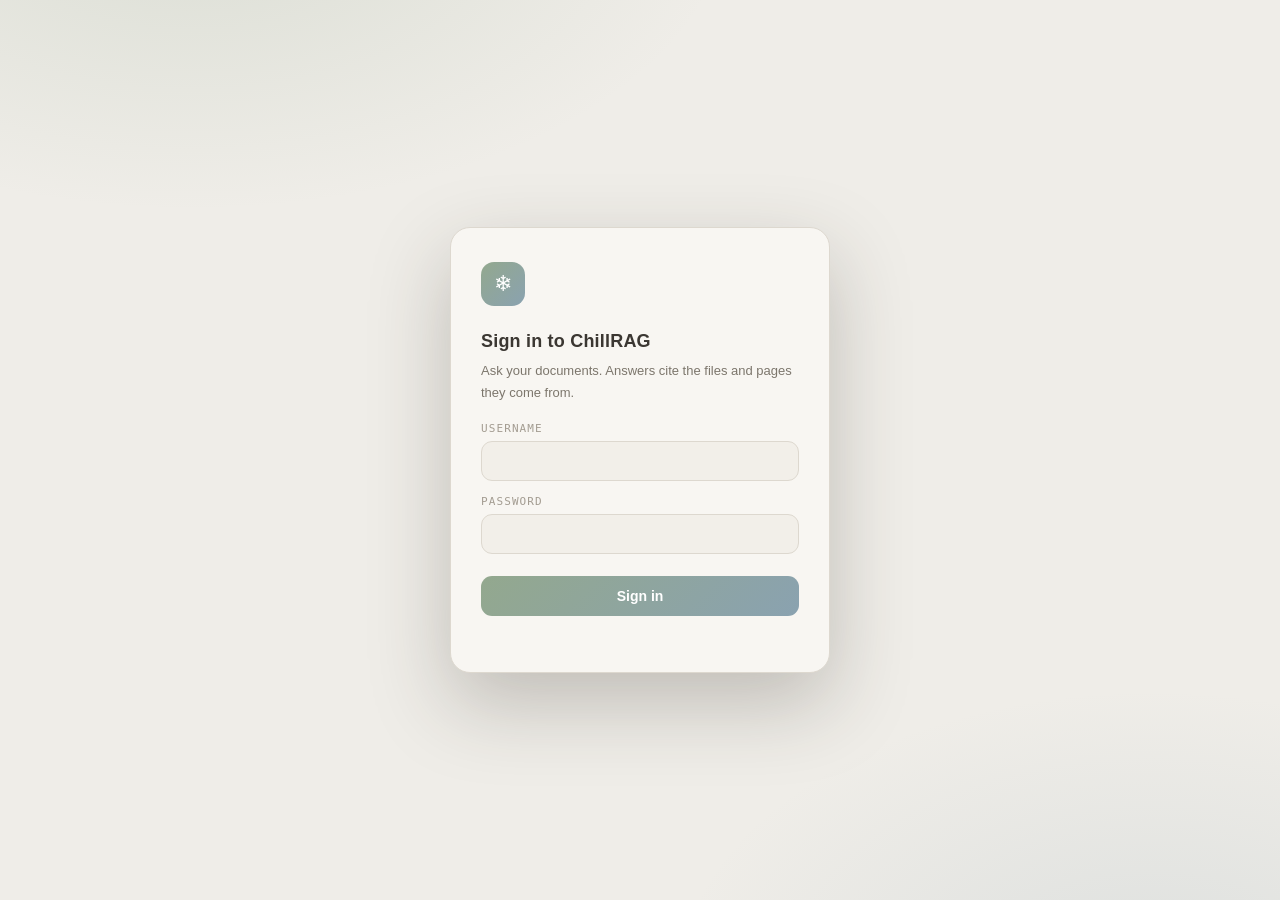
==== app/static/index.html @ 98ce4097 "[feature] multi-turn chat + ChatGPT-style layout The chat endpoint and answer_stream/arun_stream/aru" ====
<!DOCTYPE html>
<html lang="en">
<head>
<meta charset="utf-8">
<meta name="viewport" content="width=device-width, initial-scale=1">
<meta name="color-scheme" content="light dark">
<title>ChillRAG</title>
<style>
  :root {
    /* Morandi — dusty, low-saturation, warm-leaning */
    --bg: #efede8;
    --sidebar: #e8e5df;
    --panel: #f8f6f2;
    --panel-2: #f2efe9;
    --ink: #3b3732;
    --muted: #7c766c;
    --faint: #a39c91;
    --line: #ddd8cf;
    --sage: #93a88e;       --sage-deep: #7d9578;
    --dusk: #8aa2b0;
    --clay: #c2a08a;
    --err: #b96a5f;
    --shadow: 0 1px 2px rgba(70,60,50,.05), 0 8px 28px rgba(70,60,50,.07);
    --sans: -apple-system, BlinkMacSystemFont, "Segoe UI", "PingFang SC", "Hiragino Sans GB", "Microsoft YaHei", sans-serif;
    --mono: ui-monospace, "SF Mono", "Cascadia Code", Menlo, Consolas, monospace;
  }
  @media (prefers-color-scheme: dark) {
    :root { --bg: #24211d; --sidebar: #1d1b18; --panel: #2b2823; --panel-2: #312d28;
            --ink: #e9e4dc; --muted: #a49c90; --faint: #6f685e; --line: #3a352e;
            --sage: #9db39a; --sage-deep: #aac0a6; --dusk: #9bb3c0; --clay: #c9a892;
            --err: #d08a7c; --shadow: 0 1px 2px rgba(0,0,0,.3), 0 10px 32px rgba(0,0,0,.35); }
  }
  * { box-sizing: border-box; margin: 0; }
  html, body { height: 100%; }
  body {
    background: var(--bg); color: var(--ink); font: 14.5px/1.7 var(--sans);
    -webkit-font-smoothing: antialiased; display: flex; overflow: hidden;
  }

  /* ================= sidebar ================= */
  .sidebar {
    width: 264px; flex: none; background: var(--sidebar);
    border-right: 1px solid var(--line); display: flex; flex-direction: column;
    padding: 18px 14px; gap: 14px;
  }
  .brand { display: flex; align-items: center; gap: 10px; font-weight: 650; letter-spacing: .2px; padding: 0 6px; }
  .brand .mark {
    width: 30px; height: 30px; border-radius: 9px; background: linear-gradient(135deg, var(--sage), var(--dusk));
    color: #fff; font-size: 15px; line-height: 30px; text-align: center; flex: none;
  }
  #new-chat {
    width: 100%; padding: 10px 14px; border: 1px solid var(--line); border-radius: 11px;
    background: var(--panel); color: var(--ink); font: 600 13.5px var(--sans); cursor: pointer;
    display: flex; align-items: center; gap: 8px; transition: background .15s, border-color .15s;
  }
  #new-chat:hover { background: var(--panel-2); border-color: var(--sage); }
  .sessions { flex: 1; overflow-y: auto; display: flex; flex-direction: column; gap: 3px; margin: 0 -4px; padding: 0 4px; }
  .session {
    display: flex; align-items: center; gap: 8px; padding: 9px 12px; border-radius: 9px;
    cursor: pointer; color: var(--muted); font-size: 13.5px; position: relative;
    transition: background .12s, color .12s;
  }
  .session:hover { background: var(--panel); color: var(--ink); }
  .session.active { background: var(--panel); color: var(--ink); box-shadow: inset 0 0 0 1px var(--line); }
  .session .title { flex: 1; white-space: nowrap; overflow: hidden; text-overflow: ellipsis; }
  .session .del {
    opacity: 0; border: none; background: none; color: var(--faint); cursor: pointer;
    font-size: 14px; padding: 0 2px; transition: opacity .12s, color .12s;
  }
  .session:hover .del { opacity: 1; }
  .session .del:hover { color: var(--err); }
  .sessions .none { color: var(--faint); font-size: 12.5px; text-align: center; padding: 18px 0; }
  .side-foot { font: 11.5px var(--mono); color: var(--faint); padding: 0 6px; }

  /* ================= main ================= */
  .main { flex: 1; min-width: 0; display: flex; flex-direction: column; }
  .top {
    flex: none; display: flex; align-items: center; gap: 10px; padding: 12px 22px;
    border-bottom: 1px solid var(--line); background: color-mix(in srgb, var(--bg) 78%, transparent);
    backdrop-filter: blur(12px); position: sticky; top: 0; z-index: 5;
  }
  .top .label { font: 11px var(--mono); letter-spacing: .12em; text-transform: uppercase; color: var(--faint); }
  #source {
    font: 13px var(--sans); color: var(--ink); background: var(--panel);
    border: 1px solid var(--line); border-radius: 9px; padding: 7px 12px; min-width: 180px;
    cursor: pointer; transition: border-color .15s;
  }
  #source:focus { outline: none; border-color: var(--sage); }
  .convo { flex: 1; overflow-y: auto; scroll-behavior: smooth; }
  .convo-inner { max-width: 820px; margin: 0 auto; padding: 26px 24px 20px; }

  .empty { text-align: center; color: var(--muted); padding: 12vh 20px 0; }
  .empty .flake {
    font-size: 44px; line-height: 1; margin-bottom: 18px;
    filter: drop-shadow(0 8px 24px rgba(120,140,120,.35));
  }
  .empty h2 { font-size: 19px; font-weight: 640; color: var(--ink); margin-bottom: 6px; letter-spacing: .2px; }
  .empty p { font-size: 13.5px; }
  .chips { display: flex; flex-wrap: wrap; gap: 9px; justify-content: center; margin-top: 26px; }
  .chip {
    font: 12.5px var(--sans); color: var(--muted); background: var(--panel);
    border: 1px solid var(--line); border-radius: 999px; padding: 8px 16px; cursor: pointer;
    transition: all .16s;
  }
  .chip:hover { color: var(--ink); border-color: var(--sage); transform: translateY(-1px); box-shadow: var(--shadow); }

  .msg { margin-bottom: 24px; animation: rise .3s cubic-bezier(.2,.7,.3,1) both; }
  .msg.user { display: flex; justify-content: flex-end; }
  .msg.user .bubble {
    max-width: 78%; background: var(--sage); color: #fff; border-radius: 15px 15px 4px 15px;
    padding: 11px 16px; white-space: pre-wrap; word-break: break-word; font-size: 14.5px;
    box-shadow: 0 2px 10px rgba(120,140,120,.28);
  }
  .msg.ai { position: relative; padding-left: 42px; }
  .msg.ai::before {
    content: "❄"; position: absolute; left: 0; top: 1px; width: 30px; height: 30px;
    border-radius: 9px; background: linear-gradient(135deg, var(--sage), var(--dusk));
    color: #fff; text-align: center; line-height: 30px; font-size: 14px;
  }
  .msg.ai .bubble {
    background: none; border: none; box-shadow: none; padding: 2px 0 0;
    white-space: pre-wrap; word-break: break-word; font-size: 14.5px; line-height: 1.78;
  }
  .msg.ai .bubble strong { font-weight: 650; }
  .msg.ai .bubble code {
    font: 12.5px/1.5 var(--mono); background: var(--panel-2); border: 1px solid var(--line);
    border-radius: 6px; padding: 1px 5px;
  }
  .msg.ai .status {
    font: 12px var(--mono); color: var(--faint); margin: 0 0 7px 0; min-height: 0;
    transition: opacity .2s; letter-spacing: .02em;
  }
  .msg.ai .status .dot { display: inline-block; width: 6px; height: 6px; border-radius: 50%;
    background: var(--sage); margin-right: 7px; animation: pulse 1.4s ease-in-out infinite; }
  @keyframes pulse { 0%,100% { opacity: .35; } 50% { opacity: 1; } }

  .typing { display: inline-flex; gap: 4px; padding: 4px 2px; }
  .typing i { width: 6px; height: 6px; border-radius: 50%; background: var(--faint); animation: blink 1.2s infinite; }
  .typing i:nth-child(2) { animation-delay: .18s; }
  .typing i:nth-child(3) { animation-delay: .36s; }
  @keyframes blink { 0%,60%,100% { opacity: .25; transform: translateY(0); } 30% { opacity: 1; transform: translateY(-3px); } }

  /* ================= composer ================= */
  .dock { flex: none; border-top: 1px solid var(--line); padding: 16px 22px 20px;
          background: color-mix(in srgb, var(--bg) 82%, transparent); backdrop-filter: blur(12px); }
  .composer { max-width: 820px; margin: 0 auto; }
  .box {
    display: flex; align-items: flex-end; gap: 10px; background: var(--panel);
    border: 1px solid var(--line); border-radius: 16px; padding: 12px 12px 12px 18px;
    transition: border-color .18s, box-shadow .18s;
  }
  .box:focus-within { border-color: var(--sage); box-shadow: 0 0 0 3px rgba(147,168,142,.18); }
  textarea {
    flex: 1; background: none; border: none; outline: none; resize: none;
    color: var(--ink); font: 15px/1.6 var(--sans); min-height: 44px; max-height: 200px; padding: 8px 0;
  }
  textarea::placeholder { color: var(--faint); }
  #send {
    flex: none; width: 42px; height: 42px; border-radius: 12px; border: none; cursor: pointer;
    background: linear-gradient(135deg, var(--sage), var(--dusk)); color: #fff; font-size: 18px;
    line-height: 42px; text-align: center; transition: transform .12s, filter .15s, opacity .15s;
  }
  #send:hover:not(:disabled) { filter: brightness(1.06); transform: translateY(-1px); }
  #send:active:not(:disabled) { transform: scale(.94); }
  #send:disabled { opacity: .4; cursor: default; }
  .hint { text-align: center; font: 11.5px var(--mono); color: var(--faint); margin-top: 9px; letter-spacing: .03em; }

  /* ================= login gate ================= */
  #gate { position: fixed; inset: 0; z-index: 50; display: flex; align-items: center; justify-content: center;
          background: radial-gradient(900px 500px at 15% -10%, rgba(147,168,142,.22), transparent 60%),
                      radial-gradient(800px 500px at 90% 110%, rgba(138,162,176,.18), transparent 60%), var(--bg); }
  .gate-card {
    width: min(380px, calc(100vw - 40px)); background: var(--panel); border: 1px solid var(--line);
    border-radius: 20px; padding: 34px 30px 28px; box-shadow: 0 30px 80px rgba(50,42,34,.25);
    animation: rise .4s cubic-bezier(.2,.7,.3,1) both;
  }
  .gate-card .mark { width: 44px; height: 44px; border-radius: 13px; font-size: 22px; line-height: 44px;
    text-align: center; color: #fff; background: linear-gradient(135deg, var(--sage), var(--dusk)); margin-bottom: 20px; }
  .gate-card h1 { font-size: 18px; font-weight: 650; letter-spacing: .2px; }
  .gate-card .sub { color: var(--muted); font-size: 13px; margin: 4px 0 18px; }
  .field label { display: block; font: 11px var(--mono); letter-spacing: .1em; text-transform: uppercase; color: var(--faint); margin: 14px 0 6px; }
  .field input {
    width: 100%; background: var(--panel-2); border: 1px solid var(--line); border-radius: 11px;
    padding: 11px 14px; color: var(--ink); font: 14px var(--sans); transition: border-color .15s, box-shadow .15s;
  }
  .field input:focus { outline: none; border-color: var(--sage); box-shadow: 0 0 0 3px rgba(147,168,142,.18); }
  .go { width: 100%; margin-top: 22px; padding: 12px; border: none; border-radius: 11px; cursor: pointer;
        background: linear-gradient(135deg, var(--sage), var(--dusk)); color: #fff; font: 600 14px var(--sans);
        transition: transform .12s, filter .15s; }
  .go:hover { filter: brightness(1.06); }
  .go:active { transform: scale(.98); }
  .gate-msg { font-size: 12.5px; color: var(--err); margin-top: 12px; min-height: 16px; }

  @keyframes rise { from { opacity: 0; transform: translateY(8px); } to { opacity: 1; transform: none; } }
  ::-webkit-scrollbar { width: 10px; }
  ::-webkit-scrollbar-thumb { background: var(--line); border-radius: 5px; border: 2px solid transparent; background-clip: content-box; }
  ::-webkit-scrollbar-thumb:hover { background: var(--faint); background-clip: content-box; }

  @media (max-width: 760px) {
    .sidebar { display: none; }
    .top { padding: 10px 16px; }
    .convo-inner { padding: 20px 14px; }
    .dock { padding: 14px 14px 16px; }
  }
</style>
</head>
<body>

<!-- login gate -->
<div id="gate">
  <div class="gate-card">
    <div class="mark">❄</div>
    <h1>Sign in to ChillRAG</h1>
    <p class="sub">Ask your documents. Answers cite the files and pages they come from.</p>
    <div class="field"><label>Username</label><input id="user" autocomplete="username"></div>
    <div class="field"><label>Password</label><input id="pass" type="password" autocomplete="current-password"></div>
    <button class="go" id="login">Sign in</button>
    <div class="gate-msg" id="gate-msg"></div>
  </div>
</div>

<!-- app shell -->
<div id="shell" style="display:none">
  <aside class="sidebar">
    <div class="brand"><span class="mark">❄</span>ChillRAG</div>
    <button id="new-chat">＋ New chat</button>
    <div class="sessions" id="sessions"></div>
    <div class="side-foot" id="who"></div>
  </aside>

  <div class="main">
    <header class="top">
      <span class="label">Corpus</span>
      <select id="source"></select>
    </header>

    <div class="convo" id="convo">
      <div class="convo-inner" id="thread">
        <div class="empty" id="empty">
          <div class="flake">❄</div>
          <h2>Ask your documents.</h2>
          <p>Retrieval, reasoning and citation, grounded in your corpus.</p>
          <div class="chips" id="chips"></div>
        </div>
      </div>
    </div>

    <div class="dock">
      <div class="composer">
        <div class="box">
          <textarea id="question" rows="1" placeholder="Ask anything about the selected corpus…"></textarea>
          <button id="send" title="Send">↑</button>
        </div>
        <div class="hint">ChillRAG may cite specific files and pages · ⌘↵ to send</div>
      </div>
    </div>
  </div>
</div>

<script>
"use strict";
const $ = (id) => document.getElementById(id);
const SESSIONS_KEY = "chillrag.sessions";

const EXAMPLES = [
  "What was the total operating revenue in 2021?",
  "Summarize the main risk factors.",
  "List the top shareholders and their stakes.",
];
const TOOL_LABELS = { get_context: "Reading surrounding context…", get_toc: "Reading the table of contents…",
  get_materials: "Listing documents…", calculate: "Calculating…" };

let current = { id: null, title: "", messages: [] };
let sending = false;

/* ---------- bootstrap ---------- */
(async () => {
  if (await loadSources()) enter();
})();
$("pass").addEventListener("keydown", (e) => { if (e.key === "Enter") signIn(); });
$("login").addEventListener("click", signIn);
async function signIn() {
  const msg = $("gate-msg"); msg.textContent = "";
  const resp = await fetch("/space/api/passport/login", {
    method: "POST", headers: { "Content-Type": "application/json" },
    body: JSON.stringify({ username: $("user").value, passwd: $("pass").value }),
  });
  const body = await resp.json().catch(() => ({}));
  if (resp.status !== 200 || body.code !== 0) {
    msg.textContent = body.msg || ("Sign-in failed (" + resp.status + ")"); return;
  }
  if (await loadSources()) enter();
}
async function loadSources() {
  const resp = await fetch("/space/api/service/asset-file/resource");
  if (resp.status === 401) return false;
  const body = await resp.json();
  const sel = $("source"); sel.innerHTML = "";
  for (const s of body.data || []) {
    const opt = document.createElement("option");
    opt.value = s.sourceId; opt.textContent = s.resourceName;
    sel.appendChild(opt);
  }
  buildChips();
  return true;
}
function enter() {
  $("gate").style.display = "none";
  $("shell").style.display = "flex";
  renderSessions();
  $("question").focus();
}
function buildChips() {
  const box = $("chips"); box.innerHTML = "";
  for (const text of EXAMPLES) {
    const chip = document.createElement("button");
    chip.className = "chip"; chip.textContent = text;
    chip.addEventListener("click", () => { $("question").value = text; $("question").focus(); });
    box.appendChild(chip);
  }
}

/* ---------- sessions (localStorage) ---------- */
function sessions() {
  try { return JSON.parse(localStorage.getItem(SESSIONS_KEY) || "[]"); } catch { return []; }
}
function saveSessions(list) { localStorage.setItem(SESSIONS_KEY, JSON.stringify(list)); }
function renderSessions() {
  const box = $("sessions"); box.innerHTML = "";
  const list = sessions().sort((a, b) => (b.updatedAt || 0) - (a.updatedAt || 0));
  if (!list.length) { box.innerHTML = '<div class="none">No conversations yet</div>'; return; }
  for (const s of list) {
    const row = document.createElement("div");
    row.className = "session" + (s.id === current.id ? " active" : "");
    const title = document.createElement("span"); title.className = "title";
    title.textContent = s.title || "Untitled";
    title.addEventListener("click", () => loadSession(s.id));
    const del = document.createElement("button"); del.className = "del"; del.textContent = "✕";
    del.addEventListener("click", (e) => { e.stopPropagation(); deleteSession(s.id); });
    row.appendChild(title); row.appendChild(del);
    box.appendChild(row);
  }
}
function newChat() {
  current = { id: null, title: "", messages: [] };
  $("thread").innerHTML = "";
  $("thread").appendChild(buildEmpty());
  renderSessions();
}
function loadSession(id) {
  const s = sessions().find((x) => x.id === id);
  if (!s) return;
  current = { id: s.id, title: s.title, messages: s.messages.slice() };
  $("thread").innerHTML = "";
  for (const m of s.messages) addMessage(m.role, m.content, false);
  renderSessions();
}
function deleteSession(id) {
  saveSessions(sessions().filter((x) => x.id !== id));
  if (current.id === id) newChat(); else renderSessions();
}
function persist() {
  if (!current.messages.length) return;
  const now = Date.now();
  let list = sessions().filter((x) => x.id !== current.id);
  if (!current.id) current.id = "s" + now.toString(36);
  if (!current.title) current.title = current.messages[0].content.slice(0, 40);
  list.push({ id: current.id, title: current.title, updatedAt: now, messages: current.messages });
  saveSessions(list);
  renderSessions();
}
function buildEmpty() {
  const div = document.createElement("div");
  div.className = "empty"; div.id = "empty";
  div.innerHTML = '<div class="flake">❄</div><h2>Ask your documents.</h2>' +
    '<p>Retrieval, reasoning and citation, grounded in your corpus.</p><div class="chips" id="chips"></div>';
  return div;
}

/* ---------- messages ---------- */
function addMessage(role, content, scroll = true) {
  const empty = $("empty"); if (empty) empty.remove();
  const msg = document.createElement("div");
  msg.className = "msg " + role;
  const b = document.createElement("div");
  b.className = "bubble";
  b.innerHTML = role === "user" ? escapeHtml(content) : render(content);
  msg.appendChild(b);
  $("thread").appendChild(msg);
  if (scroll) scrollEnd();
  return msg;
}
function addAiPlaceholder() {
  const empty = $("empty"); if (empty) empty.remove();
  const msg = document.createElement("div");
  msg.className = "msg ai";
  const status = document.createElement("div"); status.className = "status";
  status.innerHTML = '<span class="dot"></span>Thinking…';
  const b = document.createElement("div"); b.className = "bubble";
  b.innerHTML = '<span class="typing"><i></i><i></i><i></i></span>';
  msg.appendChild(status); msg.appendChild(b);
  $("thread").appendChild(msg);
  scrollEnd();
  return { msg, status, bubble: b, raw: "" };
}

/* ---------- asking ---------- */
$("new-chat").addEventListener("click", newChat);
$("send").addEventListener("click", ask);
$("question").addEventListener("keydown", (e) => { if (e.key === "Enter" && (e.metaKey || e.ctrlKey)) ask(); });
$("question").addEventListener("input", function () {
  this.style.height = "auto";
  this.style.height = Math.min(this.scrollHeight, 200) + "px";
});

async function ask() {
  const q = $("question").value.trim();
  if (!q || sending) return;
  const sourceId = +$("source").value;
  const history = current.messages.map((m) => ({ role: m.role, content: m.content }));
  $("question").value = ""; $("question").style.height = "auto";
  sending = true; $("send").disabled = true;

  addMessage("user", q);
  current.messages.push({ role: "user", content: q });
  const ai = addAiPlaceholder();
  const t0 = performance.now();
  const tick = setInterval(() => {
    if (ai.raw === "") ai.status.innerHTML = '<span class="dot"></span>Thinking… ' +
      Math.round((performance.now() - t0) / 1000) + "s";
  }, 500);

  try {
    const resp = await fetch("/api/chat/stream", {
      method: "POST", headers: { "Content-Type": "application/json" },
      body: JSON.stringify({ question: q, source_id: sourceId, history }),
    });
    if (resp.status !== 200) {
      const body = await resp.json().catch(() => ({}));
      throw new Error(body.msg || ("HTTP " + resp.status));
    }
    await readChatStream(resp, (ev) => {
      if (ev.type === "tool") {
        ai.status.innerHTML = '<span class="dot"></span>' + (TOOL_LABELS[ev.tool] || ("Working: " + ev.tool));
      } else if (ev.type === "delta") {
        ai.raw += ev.text;
        ai.bubble.innerHTML = render(ai.raw);
        ai.status.innerHTML = '<span class="dot"></span>Answering…';
        scrollEnd();
      } else if (ev.type === "error") {
        ai.bubble.innerHTML = '<em style="color:var(--err)">' + escapeHtml(ev.message) + "</em>";
      }
    });
    if (!ai.raw && ai.bubble.querySelector(".typing")) ai.bubble.innerHTML = "";
    ai.status.style.display = "none";
    current.messages.push({ role: "assistant", content: ai.raw || "(no answer)" });
  } catch (err) {
    ai.bubble.innerHTML = '<em style="color:var(--err)">' + escapeHtml(err.message) + "</em>";
    ai.status.style.display = "none";
    current.messages.push({ role: "assistant", content: "⚠ " + err.message });
  } finally {
    clearInterval(tick);
    sending = false; $("send").disabled = false;
    persist(); scrollEnd(); $("question").focus();
  }
}

async function readChatStream(resp, onEvent) {
  const reader = resp.body.getReader();
  const decoder = new TextDecoder();
  let buf = "";
  for (;;) {
    const { done, value } = await reader.read();
    if (done) break;
    buf += decoder.decode(value, { stream: true });
    let idx;
    while ((idx = buf.indexOf("\n\n")) !== -1) {
      const raw = buf.slice(0, idx); buf = buf.slice(idx + 2);
      for (const line of raw.split("\n")) {
        if (!line.startsWith("data:")) continue;
        const data = line.slice(5).trim();
        if (data) onEvent(JSON.parse(data));
      }
    }
  }
}

function escapeHtml(s) {
  return s.replace(/&/g, "&amp;").replace(/</g, "&lt;").replace(/>/g, "&gt;");
}
function render(text) {
  return escapeHtml(text)
    .replace(/\*\*(.+?)\*\*/g, "<strong>$1</strong>")
    .replace(/`([^`]+)`/g, "<code>$1</code>");
}
function scrollEnd() { $("convo").scrollTop = $("convo").scrollHeight; }
</script>
</body>
</html>
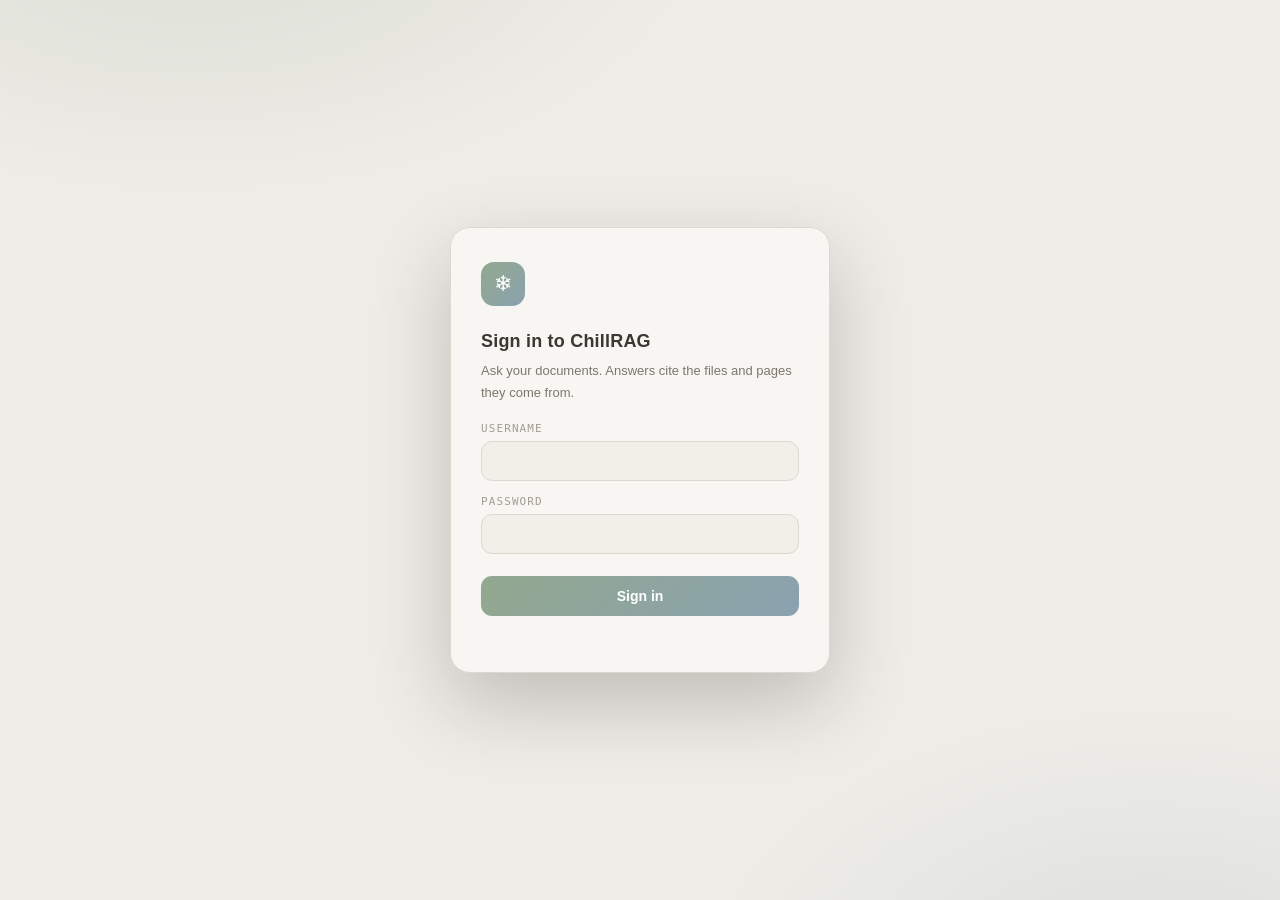
==== commit d7a79e0f: "[fix] ui: cap the reading column instead of letting it fill a wide screen The chat column had no max" ====
--- a/app/static/index.html
+++ b/app/static/index.html
@@ -5,6 +5,7 @@
 <meta name="viewport" content="width=device-width, initial-scale=1">
 <meta name="color-scheme" content="light dark">
 <title>ChillRAG</title>
+<link rel="icon" href='data:image/svg+xml,<svg xmlns="http://www.w3.org/2000/svg" viewBox="0 0 100 100"><defs><linearGradient id="g" x1="0" y1="0" x2="1" y2="1"><stop offset="0" stop-color="%2393a88e"/><stop offset="1" stop-color="%238aa2b0"/></linearGradient></defs><rect width="100" height="100" rx="26" fill="url(%23g)"/><g stroke="%23ffffff" stroke-width="9" stroke-linecap="round"><path d="M50 22v56"/><path d="M26.5 35.5l47 29"/><path d="M26.5 64.5l47-29"/></g></svg>'>
 <style>
   :root {
     /* Morandi — dusty, low-saturation, warm-leaning */
@@ -39,7 +40,7 @@
 
   /* ================= sidebar ================= */
   .sidebar {
-    width: 264px; flex: none; background: var(--sidebar);
+    flex: 0 0 clamp(280px, 17%, 400px); background: var(--sidebar);
     border-right: 1px solid var(--line); display: flex; flex-direction: column;
     padding: 18px 14px; gap: 14px;
   }
@@ -71,11 +72,15 @@
   .session .del:hover { color: var(--err); }
   .sessions .none { color: var(--faint); font-size: 12.5px; text-align: center; padding: 18px 0; }
   .side-foot { font: 11.5px var(--mono); color: var(--faint); padding: 0 6px; }
+  .side-foot .live { display: inline-block; width: 7px; height: 7px; border-radius: 50%;
+    background: var(--sage); margin-right: 6px; animation: pulse 1.4s ease-in-out infinite; }
+  .side-foot a { color: var(--sage-deep); text-decoration: none; }
+  .side-foot a:hover { text-decoration: underline; }
 
   /* ================= main ================= */
-  .main { flex: 1; min-width: 0; display: flex; flex-direction: column; }
+  .main { flex: 1 1 auto; min-width: 0; display: flex; flex-direction: column; }
   .top {
-    flex: none; display: flex; align-items: center; gap: 10px; padding: 12px 22px;
+    flex: none; display: flex; align-items: center; gap: 10px; padding: 12px 32px;
     border-bottom: 1px solid var(--line); background: color-mix(in srgb, var(--bg) 78%, transparent);
     backdrop-filter: blur(12px); position: sticky; top: 0; z-index: 5;
   }
@@ -87,7 +92,11 @@
   }
   #source:focus { outline: none; border-color: var(--sage); }
   .convo { flex: 1; overflow-y: auto; scroll-behavior: smooth; }
-  .convo-inner { max-width: 820px; margin: 0 auto; padding: 26px 24px 20px; }
+  /* Reading column: fills the viewport on a narrow screen, stops widening once
+     a line would exceed a comfortable measure. The first max-width is the
+     fallback for a browser without clamp(). */
+  .convo-inner { width: 100%; max-width: 900px; max-width: clamp(680px, 58vw, 1000px);
+                 margin: 0 auto; padding: 28px clamp(16px, 3vw, 48px) 20px; }
 
   .empty { text-align: center; color: var(--muted); padding: 12vh 20px 0; }
   .empty .flake {
@@ -107,7 +116,7 @@
   .msg { margin-bottom: 24px; animation: rise .3s cubic-bezier(.2,.7,.3,1) both; }
   .msg.user { display: flex; justify-content: flex-end; }
   .msg.user .bubble {
-    max-width: 78%; background: var(--sage); color: #fff; border-radius: 15px 15px 4px 15px;
+    max-width: 68%; background: var(--sage); color: #fff; border-radius: 15px 15px 4px 15px;
     padding: 11px 16px; white-space: pre-wrap; word-break: break-word; font-size: 14.5px;
     box-shadow: 0 2px 10px rgba(120,140,120,.28);
   }
@@ -126,12 +135,48 @@
     font: 12.5px/1.5 var(--mono); background: var(--panel-2); border: 1px solid var(--line);
     border-radius: 6px; padding: 1px 5px;
   }
+  .msg.ai .bubble a { color: var(--sage-deep); text-decoration: underline; text-underline-offset: 2px; }
+  .msg.ai .bubble a:hover { color: var(--dusk); }
+  .msg.ai .bubble h1, .msg.ai .bubble h2, .msg.ai .bubble h3, .msg.ai .bubble h4 {
+    font-weight: 650; margin: 16px 0 8px; line-height: 1.4;
+  }
+  .msg.ai .bubble h1 { font-size: 1.3em; }
+  .msg.ai .bubble h2 { font-size: 1.18em; }
+  .msg.ai .bubble h3 { font-size: 1.05em; }
+  .msg.ai .bubble ul, .msg.ai .bubble ol { margin: 8px 0; padding-left: 22px; }
+  .msg.ai .bubble li { margin: 3px 0; }
+  .msg.ai .bubble pre {
+    background: var(--panel-2); border: 1px solid var(--line); border-radius: 10px;
+    padding: 12px 14px; overflow-x: auto; font: 12.5px/1.55 var(--mono); margin: 10px 0;
+  }
+  .msg.ai .bubble pre code { background: none; border: none; padding: 0; }
+  .msg.ai .bubble blockquote {
+    border-left: 3px solid var(--sage); margin: 10px 0; padding: 2px 0 2px 14px; color: var(--muted);
+  }
+  .msg.ai .bubble hr { border: none; border-top: 1px solid var(--line); margin: 16px 0; }
+  .msg.ai .bubble table {
+    border-collapse: collapse; margin: 12px 0; font-size: 13px;
+    display: block; overflow-x: auto; white-space: nowrap; max-width: 100%;
+  }
+  .msg.ai .bubble th, .msg.ai .bubble td {
+    border: 1px solid var(--line); padding: 6px 12px; text-align: left;
+  }
+  .msg.ai .bubble th { background: var(--panel-2); font-weight: 650; }
+  .msg.ai .bubble tr:nth-child(even) td { background: color-mix(in srgb, var(--panel-2) 55%, transparent); }
   .msg.ai .status {
     font: 12px var(--mono); color: var(--faint); margin: 0 0 7px 0; min-height: 0;
     transition: opacity .2s; letter-spacing: .02em;
   }
   .msg.ai .status .dot { display: inline-block; width: 6px; height: 6px; border-radius: 50%;
     background: var(--sage); margin-right: 7px; animation: pulse 1.4s ease-in-out infinite; }
+  .msg.ai .actions { margin: 8px 0 0; opacity: 0; transition: opacity .15s; }
+  .msg.ai:hover .actions { opacity: 1; }
+  .actions .copy {
+    font: 11px var(--mono); color: var(--muted); background: none; cursor: pointer;
+    border: 1px solid var(--line); border-radius: 7px; padding: 3px 11px;
+    transition: color .15s, border-color .15s;
+  }
+  .actions .copy:hover { color: var(--ink); border-color: var(--sage); }
   @keyframes pulse { 0%,100% { opacity: .35; } 50% { opacity: 1; } }
 
   .typing { display: inline-flex; gap: 4px; padding: 4px 2px; }
@@ -141,9 +186,9 @@
   @keyframes blink { 0%,60%,100% { opacity: .25; transform: translateY(0); } 30% { opacity: 1; transform: translateY(-3px); } }
 
   /* ================= composer ================= */
-  .dock { flex: none; border-top: 1px solid var(--line); padding: 16px 22px 20px;
+  .dock { flex: none; border-top: 1px solid var(--line); padding: 16px 48px 20px;
           background: color-mix(in srgb, var(--bg) 82%, transparent); backdrop-filter: blur(12px); }
-  .composer { max-width: 820px; margin: 0 auto; }
+  .composer { width: 100%; max-width: 900px; max-width: clamp(680px, 58vw, 1000px); margin: 0 auto; }
   .box {
     display: flex; align-items: flex-end; gap: 10px; background: var(--panel);
     border: 1px solid var(--line); border-radius: 16px; padding: 12px 12px 12px 18px;
@@ -225,7 +270,7 @@
     <div class="brand"><span class="mark">❄</span>ChillRAG</div>
     <button id="new-chat">＋ New chat</button>
     <div class="sessions" id="sessions"></div>
-    <div class="side-foot" id="who"></div>
+    <div class="side-foot"><span class="live"></span><span id="me">signed in</span> · <a href="/api-test">API console</a> · <a href="#" id="signout">sign out</a></div>
   </aside>
 
   <div class="main">
@@ -251,12 +296,14 @@
           <textarea id="question" rows="1" placeholder="Ask anything about the selected corpus…"></textarea>
           <button id="send" title="Send">↑</button>
         </div>
-        <div class="hint">ChillRAG may cite specific files and pages · ⌘↵ to send</div>
+        <div class="hint">answers cite files and pages · Enter to send · Shift+Enter for a newline</div>
       </div>
     </div>
   </div>
 </div>
 
+<script src="/static/vendor/marked.min.js"></script>
+<script src="/static/vendor/purify.min.js"></script>
 <script>
 "use strict";
 const $ = (id) => document.getElementById(id);
@@ -308,7 +355,15 @@
   $("gate").style.display = "none";
   $("shell").style.display = "flex";
   renderSessions();
+  fetchMe();
   $("question").focus();
+}
+
+async function fetchMe() {
+  const resp = await fetch("/api/auth/me");
+  if (!resp.ok) return;
+  const me = (await resp.json()).data;
+  $("me").textContent = me.username + " · " + me.role;
 }
 function buildChips() {
   const box = $("chips"); box.innerHTML = "";
@@ -386,9 +441,27 @@
   b.className = "bubble";
   b.innerHTML = role === "user" ? escapeHtml(content) : render(content);
   msg.appendChild(b);
+  if (role === "ai") addCopyBar(msg, () => b.innerText);
   $("thread").appendChild(msg);
   if (scroll) scrollEnd();
   return msg;
+}
+
+function addCopyBar(container, getText) {
+  const bar = document.createElement("div");
+  bar.className = "actions";
+  const btn = document.createElement("button");
+  btn.className = "copy";
+  btn.textContent = "Copy";
+  btn.addEventListener("click", async () => {
+    try {
+      await navigator.clipboard.writeText(getText());
+      btn.textContent = "Copied ✓";
+      setTimeout(() => (btn.textContent = "Copy"), 1500);
+    } catch { /* clipboard unavailable (http/insecure context) */ }
+  });
+  bar.appendChild(btn);
+  container.appendChild(bar);
 }
 function addAiPlaceholder() {
   const empty = $("empty"); if (empty) empty.remove();
@@ -406,8 +479,20 @@
 
 /* ---------- asking ---------- */
 $("new-chat").addEventListener("click", newChat);
+$("signout").addEventListener("click", async (e) => {
+  e.preventDefault();
+  await fetch("/api/auth/logout", { method: "POST" });
+  location.reload();
+});
 $("send").addEventListener("click", ask);
-$("question").addEventListener("keydown", (e) => { if (e.key === "Enter" && (e.metaKey || e.ctrlKey)) ask(); });
+$("question").addEventListener("keydown", (e) => {
+  // Enter sends, Shift+Enter breaks the line; isComposing keeps the IME
+  // (pinyin) confirm key from sending mid-composition.
+  if (e.key === "Enter" && !e.shiftKey && !e.isComposing) {
+    e.preventDefault();
+    ask();
+  }
+});
 $("question").addEventListener("input", function () {
   this.style.height = "auto";
   this.style.height = Math.min(this.scrollHeight, 200) + "px";
@@ -453,6 +538,7 @@
     });
     if (!ai.raw && ai.bubble.querySelector(".typing")) ai.bubble.innerHTML = "";
     ai.status.style.display = "none";
+    addCopyBar(ai.msg, () => ai.bubble.innerText);
     current.messages.push({ role: "assistant", content: ai.raw || "(no answer)" });
   } catch (err) {
     ai.bubble.innerHTML = '<em style="color:var(--err)">' + escapeHtml(err.message) + "</em>";
@@ -489,6 +575,9 @@
   return s.replace(/&/g, "&amp;").replace(/</g, "&lt;").replace(/>/g, "&gt;");
 }
 function render(text) {
+  if (window.marked && window.DOMPurify) {
+    return DOMPurify.sanitize(marked.parse(text, { breaks: true }));
+  }
   return escapeHtml(text)
     .replace(/\*\*(.+?)\*\*/g, "<strong>$1</strong>")
     .replace(/`([^`]+)`/g, "<code>$1</code>");
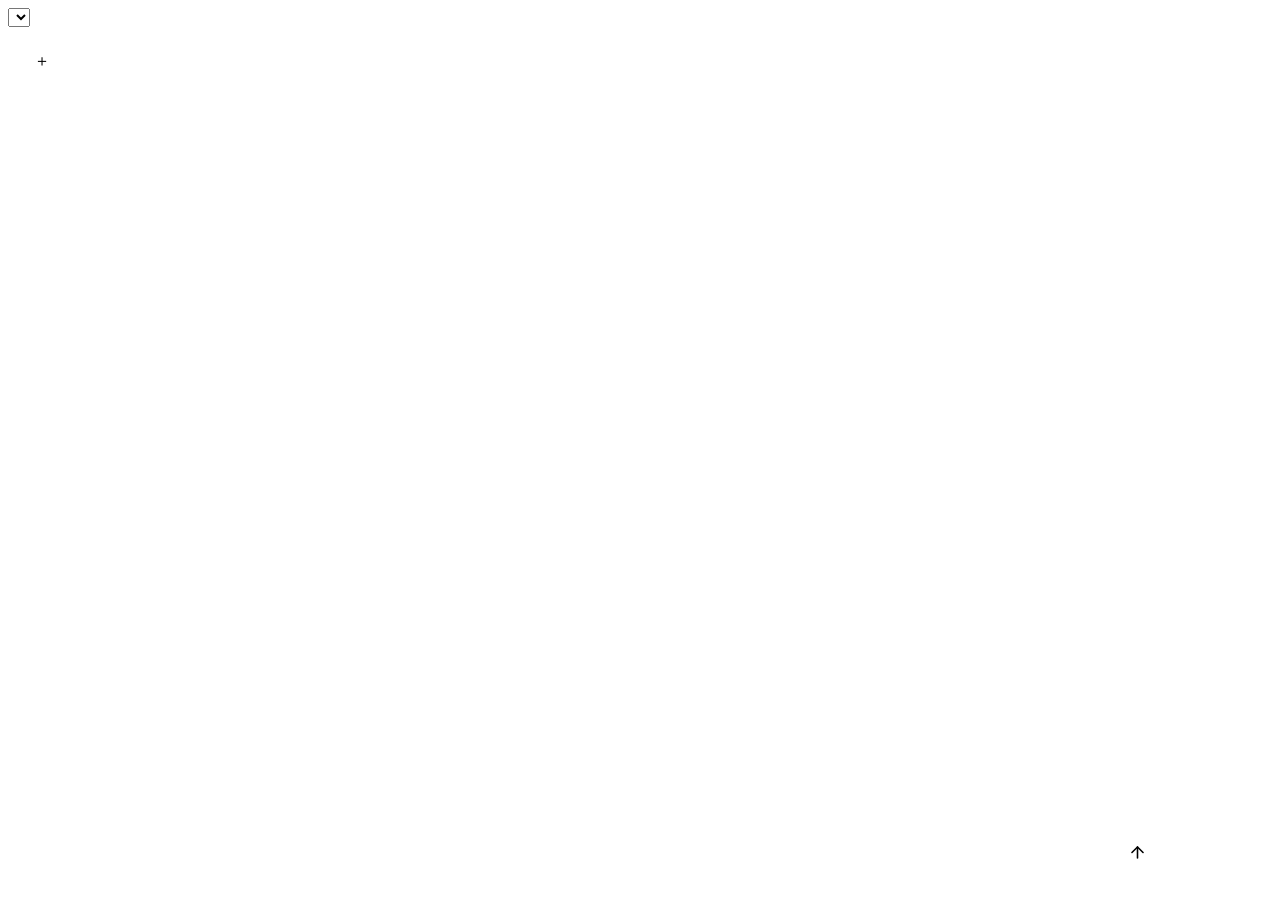
==== commit 4066c6cb: "[feature] two ways to build a corpus (shell CLI + /upload page) on a shared front-end layer Building" ====
--- a/app/static/index.html
+++ b/app/static/index.html
@@ -6,583 +6,868 @@
 <meta name="color-scheme" content="light dark">
 <title>ChillRAG</title>
 <link rel="icon" href='data:image/svg+xml,<svg xmlns="http://www.w3.org/2000/svg" viewBox="0 0 100 100"><defs><linearGradient id="g" x1="0" y1="0" x2="1" y2="1"><stop offset="0" stop-color="%2393a88e"/><stop offset="1" stop-color="%238aa2b0"/></linearGradient></defs><rect width="100" height="100" rx="26" fill="url(%23g)"/><g stroke="%23ffffff" stroke-width="9" stroke-linecap="round"><path d="M50 22v56"/><path d="M26.5 35.5l47 29"/><path d="M26.5 64.5l47-29"/></g></svg>'>
+<link rel="stylesheet" href="/static/theme.css">
 <style>
-  :root {
-    /* Morandi — dusty, low-saturation, warm-leaning */
-    --bg: #efede8;
-    --sidebar: #e8e5df;
-    --panel: #f8f6f2;
-    --panel-2: #f2efe9;
-    --ink: #3b3732;
-    --muted: #7c766c;
-    --faint: #a39c91;
-    --line: #ddd8cf;
-    --sage: #93a88e;       --sage-deep: #7d9578;
-    --dusk: #8aa2b0;
-    --clay: #c2a08a;
-    --err: #b96a5f;
-    --shadow: 0 1px 2px rgba(70,60,50,.05), 0 8px 28px rgba(70,60,50,.07);
-    --sans: -apple-system, BlinkMacSystemFont, "Segoe UI", "PingFang SC", "Hiragino Sans GB", "Microsoft YaHei", sans-serif;
-    --mono: ui-monospace, "SF Mono", "Cascadia Code", Menlo, Consolas, monospace;
-  }
-  @media (prefers-color-scheme: dark) {
-    :root { --bg: #24211d; --sidebar: #1d1b18; --panel: #2b2823; --panel-2: #312d28;
-            --ink: #e9e4dc; --muted: #a49c90; --faint: #6f685e; --line: #3a352e;
-            --sage: #9db39a; --sage-deep: #aac0a6; --dusk: #9bb3c0; --clay: #c9a892;
-            --err: #d08a7c; --shadow: 0 1px 2px rgba(0,0,0,.3), 0 10px 32px rgba(0,0,0,.35); }
-  }
-  * { box-sizing: border-box; margin: 0; }
   html, body { height: 100%; }
-  body {
-    background: var(--bg); color: var(--ink); font: 14.5px/1.7 var(--sans);
-    -webkit-font-smoothing: antialiased; display: flex; overflow: hidden;
-  }
+  body { display: flex; flex-direction: column; overflow: hidden; }
+
+  /* The reading column and the composer share one width, so the text a reader
+     types sits directly under the text they are reading. */
+  #shell { --thread: 780px; flex: 1; display: flex; flex-direction: column; min-height: 0; }
+  .body { flex: 1; display: flex; min-height: 0; }
 
   /* ================= sidebar ================= */
   .sidebar {
-    flex: 0 0 clamp(280px, 17%, 400px); background: var(--sidebar);
+    flex: 0 0 clamp(250px, 19%, 330px); background: var(--sidebar);
     border-right: 1px solid var(--line); display: flex; flex-direction: column;
-    padding: 18px 14px; gap: 14px;
-  }
-  .brand { display: flex; align-items: center; gap: 10px; font-weight: 650; letter-spacing: .2px; padding: 0 6px; }
-  .brand .mark {
-    width: 30px; height: 30px; border-radius: 9px; background: linear-gradient(135deg, var(--sage), var(--dusk));
-    color: #fff; font-size: 15px; line-height: 30px; text-align: center; flex: none;
-  }
+    padding: 14px 12px; gap: 10px; min-height: 0;
+  }
+  .side-head { display: flex; align-items: center; gap: 8px; }
   #new-chat {
-    width: 100%; padding: 10px 14px; border: 1px solid var(--line); border-radius: 11px;
-    background: var(--panel); color: var(--ink); font: 600 13.5px var(--sans); cursor: pointer;
-    display: flex; align-items: center; gap: 8px; transition: background .15s, border-color .15s;
+    flex: 1; padding: 10px 14px; border: 1px solid var(--line); border-radius: var(--radius);
+    background: var(--panel); color: var(--ink); font: 600 var(--fs-md) var(--sans);
+    cursor: pointer; display: flex; align-items: center; gap: 8px;
+    transition: background .15s, border-color .15s;
   }
   #new-chat:hover { background: var(--panel-2); border-color: var(--sage); }
-  .sessions { flex: 1; overflow-y: auto; display: flex; flex-direction: column; gap: 3px; margin: 0 -4px; padding: 0 4px; }
+  #sidebar-close { display: none; }
+  #session-filter { width: 100%; font-size: var(--fs-sm); padding: 7px 10px; }
+
+  .sessions { flex: 1; overflow-y: auto; display: flex; flex-direction: column;
+              gap: 2px; margin: 0 -4px; padding: 0 4px; min-height: 0; }
+  .group { font: var(--fs-xs) var(--mono); letter-spacing: .1em; text-transform: uppercase;
+           color: var(--faint); padding: 12px 10px 5px; }
   .session {
-    display: flex; align-items: center; gap: 8px; padding: 9px 12px; border-radius: 9px;
-    cursor: pointer; color: var(--muted); font-size: 13.5px; position: relative;
+    display: flex; align-items: center; gap: 8px; padding: 9px 11px;
+    border-radius: 10px; cursor: pointer; color: var(--muted); font-size: var(--fs-md);
     transition: background .12s, color .12s;
   }
   .session:hover { background: var(--panel); color: var(--ink); }
   .session.active { background: var(--panel); color: var(--ink); box-shadow: inset 0 0 0 1px var(--line); }
-  .session .title { flex: 1; white-space: nowrap; overflow: hidden; text-overflow: ellipsis; }
+  .session .text { flex: 1; min-width: 0; }
+  .session .title { display: block; white-space: nowrap; overflow: hidden; text-overflow: ellipsis; }
+  .session .when { display: block; font: var(--fs-xs) var(--mono); color: var(--faint); margin-top: 2px; }
+  .session .rename { width: 100%; font: var(--fs-md) var(--sans); color: var(--ink);
+                     background: var(--panel-2); border: 1px solid var(--sage);
+                     border-radius: 7px; padding: 4px 7px; }
   .session .del {
-    opacity: 0; border: none; background: none; color: var(--faint); cursor: pointer;
-    font-size: 14px; padding: 0 2px; transition: opacity .12s, color .12s;
-  }
-  .session:hover .del { opacity: 1; }
+    opacity: 0; flex: none; border: none; background: none; color: var(--faint);
+    cursor: pointer; font-size: var(--fs-sm); padding: 2px 4px; border-radius: 6px;
+    transition: opacity .12s, color .12s, background .12s;
+  }
+  .session:hover .del, .session .del.armed { opacity: 1; }
   .session .del:hover { color: var(--err); }
-  .sessions .none { color: var(--faint); font-size: 12.5px; text-align: center; padding: 18px 0; }
-  .side-foot { font: 11.5px var(--mono); color: var(--faint); padding: 0 6px; }
+  .session .del.armed { color: var(--err); background: color-mix(in srgb, var(--err) 14%, transparent); }
+  .sessions .none { color: var(--faint); font-size: var(--fs-sm); text-align: center; padding: 20px 0; }
+  /* Without hover there is no way to reveal the delete button, so it stays out. */
+  @media (hover: none) { .session .del { opacity: 1; } }
+  .side-foot { font: var(--fs-xs) var(--mono); color: var(--faint); padding: 4px 8px 0;
+               border-top: 1px solid var(--line); }
   .side-foot .live { display: inline-block; width: 7px; height: 7px; border-radius: 50%;
     background: var(--sage); margin-right: 6px; animation: pulse 1.4s ease-in-out infinite; }
-  .side-foot a { color: var(--sage-deep); text-decoration: none; }
-  .side-foot a:hover { text-decoration: underline; }
 
   /* ================= main ================= */
   .main { flex: 1 1 auto; min-width: 0; display: flex; flex-direction: column; }
-  .top {
-    flex: none; display: flex; align-items: center; gap: 10px; padding: 12px 32px;
-    border-bottom: 1px solid var(--line); background: color-mix(in srgb, var(--bg) 78%, transparent);
-    backdrop-filter: blur(12px); position: sticky; top: 0; z-index: 5;
-  }
-  .top .label { font: 11px var(--mono); letter-spacing: .12em; text-transform: uppercase; color: var(--faint); }
-  #source {
-    font: 13px var(--sans); color: var(--ink); background: var(--panel);
-    border: 1px solid var(--line); border-radius: 9px; padding: 7px 12px; min-width: 180px;
-    cursor: pointer; transition: border-color .15s;
-  }
-  #source:focus { outline: none; border-color: var(--sage); }
-  .convo { flex: 1; overflow-y: auto; scroll-behavior: smooth; }
-  /* Reading column: fills the viewport on a narrow screen, stops widening once
-     a line would exceed a comfortable measure. The first max-width is the
-     fallback for a browser without clamp(). */
-  .convo-inner { width: 100%; max-width: 900px; max-width: clamp(680px, 58vw, 1000px);
-                 margin: 0 auto; padding: 28px clamp(16px, 3vw, 48px) 20px; }
-
-  .empty { text-align: center; color: var(--muted); padding: 12vh 20px 0; }
-  .empty .flake {
-    font-size: 44px; line-height: 1; margin-bottom: 18px;
-    filter: drop-shadow(0 8px 24px rgba(120,140,120,.35));
-  }
-  .empty h2 { font-size: 19px; font-weight: 640; color: var(--ink); margin-bottom: 6px; letter-spacing: .2px; }
-  .empty p { font-size: 13.5px; }
-  .chips { display: flex; flex-wrap: wrap; gap: 9px; justify-content: center; margin-top: 26px; }
+  .convo { flex: 1; overflow-y: auto; }
+  .convo-inner { width: 100%; max-width: var(--thread); margin: 0 auto;
+                 padding: 26px clamp(16px, 3vw, 40px) 16px; }
+
+  .empty { text-align: center; color: var(--muted); padding: 11vh 12px 0; }
+  .empty .flake { font-size: 42px; line-height: 1; margin-bottom: 18px;
+                  filter: drop-shadow(0 8px 24px rgba(120,140,120,.35)); }
+  .empty h2 { font-size: var(--fs-lg); font-weight: 640; color: var(--ink);
+              margin-bottom: 6px; letter-spacing: .2px; }
+  .empty p { font-size: var(--fs-md); }
+  .empty-cta { margin-top: 22px; }
+  .chips { display: flex; flex-wrap: wrap; gap: 9px; justify-content: center; margin-top: 24px; }
   .chip {
-    font: 12.5px var(--sans); color: var(--muted); background: var(--panel);
+    font: var(--fs-sm) var(--sans); color: var(--muted); background: var(--panel);
     border: 1px solid var(--line); border-radius: 999px; padding: 8px 16px; cursor: pointer;
-    transition: all .16s;
+    transition: color .16s, border-color .16s, transform .16s, box-shadow .16s;
   }
   .chip:hover { color: var(--ink); border-color: var(--sage); transform: translateY(-1px); box-shadow: var(--shadow); }
 
-  .msg { margin-bottom: 24px; animation: rise .3s cubic-bezier(.2,.7,.3,1) both; }
+  .msg { margin-bottom: 22px; animation: rise .3s cubic-bezier(.2,.7,.3,1) both; }
   .msg.user { display: flex; justify-content: flex-end; }
   .msg.user .bubble {
-    max-width: 68%; background: var(--sage); color: #fff; border-radius: 15px 15px 4px 15px;
-    padding: 11px 16px; white-space: pre-wrap; word-break: break-word; font-size: 14.5px;
+    max-width: 76%; background: var(--sage); color: var(--on-accent);
+    border-radius: 15px 15px 4px 15px; padding: 11px 16px;
+    white-space: pre-wrap; word-break: break-word; font-size: var(--fs-base);
     box-shadow: 0 2px 10px rgba(120,140,120,.28);
   }
-  .msg.ai { position: relative; padding-left: 42px; }
+  .msg.ai { position: relative; padding-left: 40px; }
   .msg.ai::before {
-    content: "❄"; position: absolute; left: 0; top: 1px; width: 30px; height: 30px;
+    content: "❄"; position: absolute; left: 0; top: 1px; width: 29px; height: 29px;
     border-radius: 9px; background: linear-gradient(135deg, var(--sage), var(--dusk));
-    color: #fff; text-align: center; line-height: 30px; font-size: 14px;
+    color: var(--on-accent); text-align: center; line-height: 29px; font-size: var(--fs-md);
   }
   .msg.ai .bubble {
     background: none; border: none; box-shadow: none; padding: 2px 0 0;
-    white-space: pre-wrap; word-break: break-word; font-size: 14.5px; line-height: 1.78;
-  }
+    /* Not pre-wrap: this bubble holds marked's HTML, and preserving the
+       newlines between its block tags would open a gap after every paragraph. */
+    word-break: break-word; font-size: var(--fs-base); line-height: 1.75;
+  }
+  .msg.ai .bubble > :first-child { margin-top: 0; }
   .msg.ai .bubble strong { font-weight: 650; }
   .msg.ai .bubble code {
-    font: 12.5px/1.5 var(--mono); background: var(--panel-2); border: 1px solid var(--line);
+    font: var(--fs-sm)/1.5 var(--mono); background: var(--panel-2); border: 1px solid var(--line);
     border-radius: 6px; padding: 1px 5px;
   }
   .msg.ai .bubble a { color: var(--sage-deep); text-decoration: underline; text-underline-offset: 2px; }
   .msg.ai .bubble a:hover { color: var(--dusk); }
   .msg.ai .bubble h1, .msg.ai .bubble h2, .msg.ai .bubble h3, .msg.ai .bubble h4 {
-    font-weight: 650; margin: 16px 0 8px; line-height: 1.4;
+    font-weight: 650; margin: 18px 0 8px; line-height: 1.4;
   }
   .msg.ai .bubble h1 { font-size: 1.3em; }
   .msg.ai .bubble h2 { font-size: 1.18em; }
   .msg.ai .bubble h3 { font-size: 1.05em; }
   .msg.ai .bubble ul, .msg.ai .bubble ol { margin: 8px 0; padding-left: 22px; }
-  .msg.ai .bubble li { margin: 3px 0; }
+  .msg.ai .bubble li { margin: 4px 0; }
   .msg.ai .bubble pre {
     background: var(--panel-2); border: 1px solid var(--line); border-radius: 10px;
-    padding: 12px 14px; overflow-x: auto; font: 12.5px/1.55 var(--mono); margin: 10px 0;
+    padding: 12px 14px; overflow-x: auto; font: var(--fs-sm)/1.55 var(--mono); margin: 10px 0;
   }
   .msg.ai .bubble pre code { background: none; border: none; padding: 0; }
   .msg.ai .bubble blockquote {
     border-left: 3px solid var(--sage); margin: 10px 0; padding: 2px 0 2px 14px; color: var(--muted);
   }
-  .msg.ai .bubble hr { border: none; border-top: 1px solid var(--line); margin: 16px 0; }
+  .msg.ai .bubble hr { border: none; border-top: 1px solid var(--line); margin: 18px 0; }
   .msg.ai .bubble table {
-    border-collapse: collapse; margin: 12px 0; font-size: 13px;
-    display: block; overflow-x: auto; white-space: nowrap; max-width: 100%;
+    border-collapse: collapse; margin: 12px 0; font-size: var(--fs-sm);
+    display: block; overflow-x: auto; max-width: 100%;
   }
   .msg.ai .bubble th, .msg.ai .bubble td {
-    border: 1px solid var(--line); padding: 6px 12px; text-align: left;
+    border: 1px solid var(--line); padding: 6px 12px; text-align: left; white-space: nowrap;
   }
   .msg.ai .bubble th { background: var(--panel-2); font-weight: 650; }
   .msg.ai .bubble tr:nth-child(even) td { background: color-mix(in srgb, var(--panel-2) 55%, transparent); }
+
+  .msg.ai .bubble em.failure { color: var(--err); font-style: normal; font-size: var(--fs-md); }
+
   .msg.ai .status {
-    font: 12px var(--mono); color: var(--faint); margin: 0 0 7px 0; min-height: 0;
-    transition: opacity .2s; letter-spacing: .02em;
+    font: var(--fs-xs) var(--mono); color: var(--faint); margin: 0 0 7px; letter-spacing: .02em;
   }
   .msg.ai .status .dot { display: inline-block; width: 6px; height: 6px; border-radius: 50%;
     background: var(--sage); margin-right: 7px; animation: pulse 1.4s ease-in-out infinite; }
   .msg.ai .actions { margin: 8px 0 0; opacity: 0; transition: opacity .15s; }
-  .msg.ai:hover .actions { opacity: 1; }
+  .msg.ai:hover .actions, .msg.ai:focus-within .actions { opacity: 1; }
   .actions .copy {
-    font: 11px var(--mono); color: var(--muted); background: none; cursor: pointer;
+    font: var(--fs-xs) var(--mono); color: var(--muted); background: none; cursor: pointer;
     border: 1px solid var(--line); border-radius: 7px; padding: 3px 11px;
     transition: color .15s, border-color .15s;
   }
   .actions .copy:hover { color: var(--ink); border-color: var(--sage); }
-  @keyframes pulse { 0%,100% { opacity: .35; } 50% { opacity: 1; } }
+
+  /* ------------- retrieval trace -------------
+     One collapsed card per tool call, kept with the answer it produced: the
+     transcript says which tools ran, in what order, expanded on demand. */
+  .trace { display: flex; flex-direction: column; gap: 4px; margin: 0 0 8px; }
+  .tool-card {
+    background: var(--panel); border: 1px solid var(--line); border-radius: 9px;
+    font-size: var(--fs-sm); overflow: hidden;
+  }
+  .tool-card summary {
+    display: flex; align-items: center; gap: 8px; padding: 7px 11px;
+    cursor: pointer; color: var(--muted); list-style: none;
+  }
+  .tool-card summary::-webkit-details-marker { display: none; }
+  .tool-card summary::after { content: "▸"; margin-left: auto; color: var(--faint); font-size: 10px; }
+  .tool-card[open] summary::after { content: "▾"; }
+  .tool-card summary:hover { color: var(--ink); }
+  .tool-card .tc-dot { width: 6px; height: 6px; border-radius: 50%; background: var(--sage); flex: none; }
+  .tool-card .tc-label { color: var(--ink); }
+  .tool-card .tc-name { font: var(--fs-xs) var(--mono); color: var(--faint); }
+  .tool-card pre {
+    margin: 0; padding: 9px 11px; border: none; border-top: 1px solid var(--line);
+    border-radius: 0; background: var(--panel-2); font: var(--fs-xs)/1.55 var(--mono);
+    color: var(--muted); white-space: pre-wrap; word-break: break-word; overflow-x: auto;
+  }
 
   .typing { display: inline-flex; gap: 4px; padding: 4px 2px; }
   .typing i { width: 6px; height: 6px; border-radius: 50%; background: var(--faint); animation: blink 1.2s infinite; }
   .typing i:nth-child(2) { animation-delay: .18s; }
   .typing i:nth-child(3) { animation-delay: .36s; }
-  @keyframes blink { 0%,60%,100% { opacity: .25; transform: translateY(0); } 30% { opacity: 1; transform: translateY(-3px); } }
 
   /* ================= composer ================= */
-  .dock { flex: none; border-top: 1px solid var(--line); padding: 16px 48px 20px;
-          background: color-mix(in srgb, var(--bg) 82%, transparent); backdrop-filter: blur(12px); }
-  .composer { width: 100%; max-width: 900px; max-width: clamp(680px, 58vw, 1000px); margin: 0 auto; }
+  .dock { flex: none; border-top: 1px solid var(--line); padding: 14px clamp(16px, 3vw, 40px) 18px;
+          background: color-mix(in srgb, var(--bg) 84%, transparent); backdrop-filter: blur(12px); }
+  .composer { width: 100%; max-width: var(--thread); margin: 0 auto; }
   .box {
     display: flex; align-items: flex-end; gap: 10px; background: var(--panel);
-    border: 1px solid var(--line); border-radius: 16px; padding: 12px 12px 12px 18px;
+    border: 1px solid var(--line); border-radius: 16px; padding: 10px 10px 10px 16px;
     transition: border-color .18s, box-shadow .18s;
   }
-  .box:focus-within { border-color: var(--sage); box-shadow: 0 0 0 3px rgba(147,168,142,.18); }
+  .box:focus-within { border-color: var(--sage); box-shadow: var(--ring); }
   textarea {
-    flex: 1; background: none; border: none; outline: none; resize: none;
-    color: var(--ink); font: 15px/1.6 var(--sans); min-height: 44px; max-height: 200px; padding: 8px 0;
+    flex: 1; background: none; border: none; outline: none; resize: none; color: var(--ink);
+    font: var(--fs-base)/1.6 var(--sans); min-height: 26px; max-height: 40vh; padding: 9px 0;
   }
   textarea::placeholder { color: var(--faint); }
   #send {
-    flex: none; width: 42px; height: 42px; border-radius: 12px; border: none; cursor: pointer;
-    background: linear-gradient(135deg, var(--sage), var(--dusk)); color: #fff; font-size: 18px;
-    line-height: 42px; text-align: center; transition: transform .12s, filter .15s, opacity .15s;
-  }
+    flex: none; width: 40px; height: 40px; border-radius: 12px; border: none; cursor: pointer;
+    background: linear-gradient(135deg, var(--sage), var(--dusk)); color: var(--on-accent);
+    display: flex; align-items: center; justify-content: center; padding: 0;
+    transition: transform .12s, filter .15s, opacity .15s;
+  }
+  #send svg { width: 19px; height: 19px; }
   #send:hover:not(:disabled) { filter: brightness(1.06); transform: translateY(-1px); }
   #send:active:not(:disabled) { transform: scale(.94); }
-  #send:disabled { opacity: .4; cursor: default; }
-  .hint { text-align: center; font: 11.5px var(--mono); color: var(--faint); margin-top: 9px; letter-spacing: .03em; }
-
-  /* ================= login gate ================= */
-  #gate { position: fixed; inset: 0; z-index: 50; display: flex; align-items: center; justify-content: center;
-          background: radial-gradient(900px 500px at 15% -10%, rgba(147,168,142,.22), transparent 60%),
-                      radial-gradient(800px 500px at 90% 110%, rgba(138,162,176,.18), transparent 60%), var(--bg); }
-  .gate-card {
-    width: min(380px, calc(100vw - 40px)); background: var(--panel); border: 1px solid var(--line);
-    border-radius: 20px; padding: 34px 30px 28px; box-shadow: 0 30px 80px rgba(50,42,34,.25);
-    animation: rise .4s cubic-bezier(.2,.7,.3,1) both;
-  }
-  .gate-card .mark { width: 44px; height: 44px; border-radius: 13px; font-size: 22px; line-height: 44px;
-    text-align: center; color: #fff; background: linear-gradient(135deg, var(--sage), var(--dusk)); margin-bottom: 20px; }
-  .gate-card h1 { font-size: 18px; font-weight: 650; letter-spacing: .2px; }
-  .gate-card .sub { color: var(--muted); font-size: 13px; margin: 4px 0 18px; }
-  .field label { display: block; font: 11px var(--mono); letter-spacing: .1em; text-transform: uppercase; color: var(--faint); margin: 14px 0 6px; }
-  .field input {
-    width: 100%; background: var(--panel-2); border: 1px solid var(--line); border-radius: 11px;
-    padding: 11px 14px; color: var(--ink); font: 14px var(--sans); transition: border-color .15s, box-shadow .15s;
-  }
-  .field input:focus { outline: none; border-color: var(--sage); box-shadow: 0 0 0 3px rgba(147,168,142,.18); }
-  .go { width: 100%; margin-top: 22px; padding: 12px; border: none; border-radius: 11px; cursor: pointer;
-        background: linear-gradient(135deg, var(--sage), var(--dusk)); color: #fff; font: 600 14px var(--sans);
-        transition: transform .12s, filter .15s; }
-  .go:hover { filter: brightness(1.06); }
-  .go:active { transform: scale(.98); }
-  .gate-msg { font-size: 12.5px; color: var(--err); margin-top: 12px; min-height: 16px; }
-
-  @keyframes rise { from { opacity: 0; transform: translateY(8px); } to { opacity: 1; transform: none; } }
-  ::-webkit-scrollbar { width: 10px; }
-  ::-webkit-scrollbar-thumb { background: var(--line); border-radius: 5px; border: 2px solid transparent; background-clip: content-box; }
-  ::-webkit-scrollbar-thumb:hover { background: var(--faint); background-clip: content-box; }
-
+  #send:disabled { opacity: .38; cursor: default; }
+  .hint { text-align: center; font: var(--fs-xs) var(--mono); color: var(--faint);
+          margin-top: 8px; letter-spacing: .03em; }
+
+  .only-narrow { display: none; }
+  .scrim { display: none; }
+
+  /* ================= narrow: the sidebar becomes a drawer ================= */
   @media (max-width: 760px) {
-    .sidebar { display: none; }
-    .top { padding: 10px 16px; }
-    .convo-inner { padding: 20px 14px; }
-    .dock { padding: 14px 14px 16px; }
+    .only-narrow { display: inline-block; }
+    .only-wide { display: none; }
+    .sidebar {
+      position: fixed; top: var(--nav-h); bottom: 0; left: 0; z-index: 30;
+      width: min(84vw, 320px); flex-basis: auto;
+      transform: translateX(-101%); transition: transform .22s cubic-bezier(.2,.7,.3,1);
+      box-shadow: 0 20px 60px rgba(40,34,28,.3);
+    }
+    .sidebar.open { transform: none; }
+    #sidebar-close { display: inline-block; }
+    .scrim { display: block; position: fixed; inset: var(--nav-h) 0 0; z-index: 25;
+             background: rgba(30,26,22,.34); opacity: 0; pointer-events: none; transition: opacity .2s; }
+    .scrim.open { opacity: 1; pointer-events: auto; }
+    .convo-inner { padding: 18px 14px 12px; }
+    .dock { padding: 10px 12px 14px; }
+    .msg.user .bubble { max-width: 88%; }
   }
 </style>
 </head>
-<body>
-
-<!-- login gate -->
-<div id="gate">
-  <div class="gate-card">
-    <div class="mark">❄</div>
-    <h1>Sign in to ChillRAG</h1>
-    <p class="sub">Ask your documents. Answers cite the files and pages they come from.</p>
-    <div class="field"><label>Username</label><input id="user" autocomplete="username"></div>
-    <div class="field"><label>Password</label><input id="pass" type="password" autocomplete="current-password"></div>
-    <button class="go" id="login">Sign in</button>
-    <div class="gate-msg" id="gate-msg"></div>
-  </div>
-</div>
-
-<!-- app shell -->
-<div id="shell" style="display:none">
-  <aside class="sidebar">
-    <div class="brand"><span class="mark">❄</span>ChillRAG</div>
-    <button id="new-chat">＋ New chat</button>
-    <div class="sessions" id="sessions"></div>
-    <div class="side-foot"><span class="live"></span><span id="me">signed in</span> · <a href="/api-test">API console</a> · <a href="#" id="signout">sign out</a></div>
-  </aside>
-
-  <div class="main">
-    <header class="top">
-      <span class="label">Corpus</span>
-      <select id="source"></select>
-    </header>
-
-    <div class="convo" id="convo">
-      <div class="convo-inner" id="thread">
-        <div class="empty" id="empty">
-          <div class="flake">❄</div>
-          <h2>Ask your documents.</h2>
-          <p>Retrieval, reasoning and citation, grounded in your corpus.</p>
-          <div class="chips" id="chips"></div>
+<body data-page="chat">
+
+<div class="gate" id="gate" hidden></div>
+
+<div id="shell" hidden>
+  <nav class="nav" id="nav">
+    <div class="nav-slot">
+      <button class="nav-icon only-narrow" id="sidebar-open" aria-label="Conversations">☰</button>
+      <span class="nav-label only-wide" data-i18n="nav.corpus"></span>
+      <select class="select" id="source"></select>
+    </div>
+  </nav>
+
+  <div class="body">
+    <aside class="sidebar" id="sidebar">
+      <div class="side-head">
+        <button id="new-chat">＋ <span data-i18n="chat.new"></span></button>
+        <button class="nav-icon" id="sidebar-close" aria-label="Close">✕</button>
+      </div>
+      <input class="input" id="session-filter" hidden data-i18n-placeholder="sessions.filter">
+      <div class="sessions" id="sessions"></div>
+      <div class="side-foot"><span class="live"></span><span id="foot-note"></span></div>
+    </aside>
+    <div class="scrim" id="scrim"></div>
+
+    <div class="main">
+      <div class="convo" id="convo">
+        <div class="convo-inner" id="thread"></div>
+      </div>
+
+      <div class="dock">
+        <div class="composer">
+          <div class="box">
+            <textarea id="question" rows="1" data-i18n-placeholder="chat.composer.placeholder"></textarea>
+            <button id="send" data-i18n-title="chat.send" aria-label="Send">
+              <svg viewBox="0 0 24 24" fill="none" stroke="currentColor" stroke-width="2"
+                   stroke-linecap="round" stroke-linejoin="round" aria-hidden="true">
+                <path d="M12 19V5"/><path d="M5 12l7-7 7 7"/>
+              </svg>
+            </button>
+          </div>
+          <div class="hint" data-i18n="chat.composer.hint"></div>
         </div>
-      </div>
-    </div>
-
-    <div class="dock">
-      <div class="composer">
-        <div class="box">
-          <textarea id="question" rows="1" placeholder="Ask anything about the selected corpus…"></textarea>
-          <button id="send" title="Send">↑</button>
-        </div>
-        <div class="hint">answers cite files and pages · Enter to send · Shift+Enter for a newline</div>
       </div>
     </div>
   </div>
 </div>
 
+<!-- The empty state is written once and cloned into place: the text and the
+     example chips come from the dictionary, so a language switch redraws it. -->
+<template id="empty-tpl">
+  <div class="empty" id="empty">
+    <div class="flake">❄</div>
+    <h2 data-i18n="chat.empty.title"></h2>
+    <p data-i18n="chat.empty.sub"></p>
+    <div class="empty-cta" id="empty-cta" hidden>
+      <a class="btn btn-primary" href="/upload" data-i18n="chat.upload"></a>
+    </div>
+    <div class="chips" id="chips"></div>
+  </div>
+</template>
+
 <script src="/static/vendor/marked.min.js"></script>
 <script src="/static/vendor/purify.min.js"></script>
+<script src="/static/i18n.js"></script>
+<script src="/static/app.js"></script>
 <script>
 "use strict";
-const $ = (id) => document.getElementById(id);
+
 const SESSIONS_KEY = "chillrag.sessions";
-
-const EXAMPLES = [
-  "What was the total operating revenue in 2021?",
-  "Summarize the main risk factors.",
-  "List the top shareholders and their stakes.",
-];
-const TOOL_LABELS = { get_context: "Reading surrounding context…", get_toc: "Reading the table of contents…",
-  get_materials: "Listing documents…", calculate: "Calculating…" };
+const DRAFT_PREFIX = "chillrag.draft.";
+const ARM_MS = 3000;   // how long a delete button stays armed for a second click
 
 let current = { id: null, title: "", messages: [] };
 let sending = false;
-
-/* ---------- bootstrap ---------- */
-(async () => {
-  if (await loadSources()) enter();
-})();
-$("pass").addEventListener("keydown", (e) => { if (e.key === "Enter") signIn(); });
-$("login").addEventListener("click", signIn);
-async function signIn() {
-  const msg = $("gate-msg"); msg.textContent = "";
-  const resp = await fetch("/space/api/passport/login", {
-    method: "POST", headers: { "Content-Type": "application/json" },
-    body: JSON.stringify({ username: $("user").value, passwd: $("pass").value }),
-  });
-  const body = await resp.json().catch(() => ({}));
-  if (resp.status !== 200 || body.code !== 0) {
-    msg.textContent = body.msg || ("Sign-in failed (" + resp.status + ")"); return;
-  }
-  if (await loadSources()) enter();
-}
-async function loadSources() {
-  const resp = await fetch("/space/api/service/asset-file/resource");
-  if (resp.status === 401) return false;
-  const body = await resp.json();
-  const sel = $("source"); sel.innerHTML = "";
-  for (const s of body.data || []) {
-    const opt = document.createElement("option");
-    opt.value = s.sourceId; opt.textContent = s.resourceName;
-    sel.appendChild(opt);
-  }
-  buildChips();
-  return true;
-}
-function enter() {
-  $("gate").style.display = "none";
-  $("shell").style.display = "flex";
-  renderSessions();
-  fetchMe();
-  $("question").focus();
-}
-
-async function fetchMe() {
-  const resp = await fetch("/api/auth/me");
-  if (!resp.ok) return;
-  const me = (await resp.json()).data;
-  $("me").textContent = me.username + " · " + me.role;
-}
-function buildChips() {
-  const box = $("chips"); box.innerHTML = "";
-  for (const text of EXAMPLES) {
-    const chip = document.createElement("button");
-    chip.className = "chip"; chip.textContent = text;
-    chip.addEventListener("click", () => { $("question").value = text; $("question").focus(); });
-    box.appendChild(chip);
-  }
-}
-
-/* ---------- sessions (localStorage) ---------- */
+let confirming = null;   // id whose delete button is armed
+let armedTimer = null;
+
+/* ---------------------------- local history ---------------------------- */
+
 function sessions() {
   try { return JSON.parse(localStorage.getItem(SESSIONS_KEY) || "[]"); } catch { return []; }
 }
-function saveSessions(list) { localStorage.setItem(SESSIONS_KEY, JSON.stringify(list)); }
+function saveSessions(list) {
+  try { localStorage.setItem(SESSIONS_KEY, JSON.stringify(list)); } catch { /* quota or private mode */ }
+}
+function draftKey(id) { return DRAFT_PREFIX + id; }
+function newId() { return "s" + Date.now().toString(36) + Math.random().toString(36).slice(2, 6); }
+
+/* The stored transcript is the truth; `current` is a view of it. An answer
+   that lands after the reader has switched conversations still belongs to the
+   conversation it was asked in. */
+function appendToSession(id, message) {
+  const list = sessions();
+  let session = list.find((item) => item.id === id);
+  if (!session) {
+    // A conversation that has only just been started is not stored yet, so the
+    // first message is also what puts it in the list.
+    if (current.id !== id) return;
+    session = { id, title: "", createdAt: Date.now(), updatedAt: 0, messages: [] };
+    list.push(session);
+  }
+  session.messages.push(message);
+  session.updatedAt = Date.now();
+  if (!session.title && message.role === "user") session.title = message.content.slice(0, 40);
+  saveSessions(list);
+  if (current.id === id) {
+    current.messages = session.messages;
+    current.title = session.title;
+  }
+  renderSessions();
+}
+
+/* ------------------------------- sidebar ------------------------------- */
+
+const RELATIVE_DAYS = { today: "sessions.today", yesterday: "sessions.yesterday", earlier: "sessions.earlier" };
+
+function dayBucket(stamp) {
+  const day = 86400000;
+  const start = new Date(); start.setHours(0, 0, 0, 0);
+  if (stamp >= start.getTime()) return "today";
+  if (stamp >= start.getTime() - day) return "yesterday";
+  return "earlier";
+}
+
 function renderSessions() {
-  const box = $("sessions"); box.innerHTML = "";
-  const list = sessions().sort((a, b) => (b.updatedAt || 0) - (a.updatedAt || 0));
-  if (!list.length) { box.innerHTML = '<div class="none">No conversations yet</div>'; return; }
-  for (const s of list) {
-    const row = document.createElement("div");
-    row.className = "session" + (s.id === current.id ? " active" : "");
-    const title = document.createElement("span"); title.className = "title";
-    title.textContent = s.title || "Untitled";
-    title.addEventListener("click", () => loadSession(s.id));
-    const del = document.createElement("button"); del.className = "del"; del.textContent = "✕";
-    del.addEventListener("click", (e) => { e.stopPropagation(); deleteSession(s.id); });
-    row.appendChild(title); row.appendChild(del);
-    box.appendChild(row);
-  }
-}
-function newChat() {
-  current = { id: null, title: "", messages: [] };
-  $("thread").innerHTML = "";
-  $("thread").appendChild(buildEmpty());
+  const box = $("sessions");
+  box.innerHTML = "";
+  const query = ($("session-filter").value || "").trim().toLowerCase();
+  const list = sessions()
+    .filter((session) => !query || (session.title || "").toLowerCase().includes(query))
+    .sort((a, b) => (b.updatedAt || 0) - (a.updatedAt || 0));
+
+  $("session-filter").hidden = sessions().length <= 8;
+  $("foot-note").textContent = t("sessions.foot", { n: sessions().length });
+  if (!list.length) {
+    const none = document.createElement("div");
+    none.className = "none";
+    none.textContent = query ? t("sessions.noMatch") : t("sessions.none");
+    box.appendChild(none);
+    return;
+  }
+
+  let bucket = null;
+  for (const session of list) {
+    const where = dayBucket(session.updatedAt || 0);
+    if (where !== bucket) {
+      bucket = where;
+      const head = document.createElement("div");
+      head.className = "group";
+      head.textContent = t(RELATIVE_DAYS[where]);
+      box.appendChild(head);
+    }
+    box.appendChild(sessionRow(session));
+  }
+}
+
+function sessionRow(session) {
+  const row = document.createElement("div");
+  row.className = "session" + (session.id === current.id ? " active" : "");
+  row.dataset.id = session.id;
+
+  const text = document.createElement("div");
+  text.className = "text";
+  const title = document.createElement("span");
+  title.className = "title";
+  title.textContent = session.title || t("sessions.untitled");
+  const when = document.createElement("span");
+  when.className = "when";
+  when.textContent = relativeTime(session.updatedAt || 0);
+  text.append(title, when);
+
+  const del = document.createElement("button");
+  del.className = "del" + (confirming === session.id ? " armed" : "");
+  del.textContent = confirming === session.id ? "!" : "✕";
+  del.title = confirming === session.id ? t("sessions.confirm") : t("sessions.delete");
+  del.addEventListener("click", (event) => {
+    event.stopPropagation();
+    if (confirming !== session.id) {
+      confirming = session.id;
+      if (armedTimer) clearTimeout(armedTimer);
+      armedTimer = setTimeout(() => { confirming = null; renderSessions(); }, ARM_MS);
+      renderSessions();
+      return;
+    }
+    confirming = null;
+    if (armedTimer) clearTimeout(armedTimer);
+    saveSessions(sessions().filter((item) => item.id !== session.id));
+    try { localStorage.removeItem(draftKey(session.id)); } catch { /* not fatal */ }
+    if (current.id === session.id) startNewSession(); else renderSessions();
+  });
+
+  row.append(text, del);
+  row.addEventListener("click", () => openSession(session.id));
+  title.addEventListener("dblclick", (event) => { event.stopPropagation(); beginRename(row, session); });
+  return row;
+}
+
+function beginRename(row, session) {
+  const input = document.createElement("input");
+  input.className = "rename";
+  input.value = session.title || "";
+  let settled = false;   // Enter also blurs the field, which would commit twice
+  const commit = (keep) => {
+    if (settled) return;
+    settled = true;
+    if (keep) {
+      const list = sessions();
+      const stored = list.find((item) => item.id === session.id);
+      if (stored) {
+        stored.title = input.value.trim().slice(0, 80) || stored.title;
+        saveSessions(list);
+        if (current.id === session.id) current.title = stored.title;
+      }
+    }
+    renderSessions();
+  };
+  input.addEventListener("click", (event) => event.stopPropagation());
+  input.addEventListener("keydown", (event) => {
+    event.stopPropagation();
+    if (event.key === "Enter") commit(true);
+    if (event.key === "Escape") commit(false);
+  });
+  input.addEventListener("blur", () => commit(true));
+  row.querySelector(".text").replaceChildren(input);
+  input.focus();
+  input.select();
+}
+
+function openSession(id) {
+  const session = sessions().find((item) => item.id === id);
+  if (!session) return;
+  current = { id: session.id, title: session.title, messages: session.messages.slice() };
+  closeDrawer();
+  paintThread();
   renderSessions();
-}
-function loadSession(id) {
-  const s = sessions().find((x) => x.id === id);
-  if (!s) return;
-  current = { id: s.id, title: s.title, messages: s.messages.slice() };
-  $("thread").innerHTML = "";
-  for (const m of s.messages) addMessage(m.role, m.content, false);
+  $("question").focus();
+}
+
+function startNewSession() {
+  current = { id: newId(), title: "", messages: [] };
+  closeDrawer();
+  paintThread();
   renderSessions();
-}
-function deleteSession(id) {
-  saveSessions(sessions().filter((x) => x.id !== id));
-  if (current.id === id) newChat(); else renderSessions();
-}
-function persist() {
-  if (!current.messages.length) return;
-  const now = Date.now();
-  let list = sessions().filter((x) => x.id !== current.id);
-  if (!current.id) current.id = "s" + now.toString(36);
-  if (!current.title) current.title = current.messages[0].content.slice(0, 40);
-  list.push({ id: current.id, title: current.title, updatedAt: now, messages: current.messages });
-  saveSessions(list);
-  renderSessions();
-}
+  $("question").focus();
+}
+
+function paintThread() {
+  const thread = $("thread");
+  thread.innerHTML = "";
+  if (!current.messages.length) {
+    thread.appendChild(buildEmpty());
+  } else {
+    for (const message of current.messages) appendMessage(message, false);
+    scrollEnd();
+  }
+  restoreDraft();
+}
+
+/* ------------------------------ empty state ---------------------------- */
+
 function buildEmpty() {
-  const div = document.createElement("div");
-  div.className = "empty"; div.id = "empty";
-  div.innerHTML = '<div class="flake">❄</div><h2>Ask your documents.</h2>' +
-    '<p>Retrieval, reasoning and citation, grounded in your corpus.</p><div class="chips" id="chips"></div>';
-  return div;
-}
-
-/* ---------- messages ---------- */
-function addMessage(role, content, scroll = true) {
-  const empty = $("empty"); if (empty) empty.remove();
-  const msg = document.createElement("div");
-  msg.className = "msg " + role;
-  const b = document.createElement("div");
-  b.className = "bubble";
-  b.innerHTML = role === "user" ? escapeHtml(content) : render(content);
-  msg.appendChild(b);
-  if (role === "ai") addCopyBar(msg, () => b.innerText);
-  $("thread").appendChild(msg);
-  if (scroll) scrollEnd();
-  return msg;
+  const node = $("empty-tpl").content.firstElementChild.cloneNode(true);
+  applyI18n(node);
+  node.querySelector("#empty-cta").hidden = $("source").value !== "";
+  const chips = node.querySelector("#chips");
+  for (const example of t("chat.examples")) {
+    const chip = document.createElement("button");
+    chip.className = "chip";
+    chip.textContent = example;
+    chip.addEventListener("click", () => {
+      $("question").value = example;
+      autosize();
+      $("question").focus();
+    });
+    chips.appendChild(chip);
+  }
+  return node;
+}
+
+/* ------------------------------- messages ------------------------------ */
+
+function render(text) {
+  if (window.marked && window.DOMPurify) {
+    return DOMPurify.sanitize(marked.parse(text, { breaks: true }));
+  }
+  return escapeHtml(text)
+    .replace(/\*\*(.+?)\*\*/g, "<strong>$1</strong>")
+    .replace(/`([^`]+)`/g, "<code>$1</code>");
+}
+
+/* An unterminated fence mid-stream would render as a broken block, so close it
+   for the preview pass only; the final render uses the text as it arrived. */
+function renderStreaming(text) {
+  const fences = (text.match(/```/g) || []).length;
+  return render(fences % 2 ? text + "\n```" : text);
+}
+
+function toolLabel(tool) {
+  const key = "tool." + tool;
+  const label = t(key);
+  return label === key ? (tool || t("tool.other")) : label;
+}
+
+function toolCard(entry) {
+  const card = document.createElement("details");
+  card.className = "tool-card";
+  const summary = document.createElement("summary");
+  const dot = document.createElement("span"); dot.className = "tc-dot";
+  const label = document.createElement("span"); label.className = "tc-label";
+  label.textContent = toolLabel(entry.tool);
+  const name = document.createElement("span"); name.className = "tc-name";
+  name.textContent = entry.tool || "";
+  summary.append(dot, label, name);
+  const args = document.createElement("pre");
+  args.textContent = entry.args === undefined || entry.args === null
+    ? "—" : JSON.stringify(entry.args, null, 2);
+  card.append(summary, args);
+  return card;
+}
+
+function renderTrace(message) {
+  const trace = document.createElement("div");
+  trace.className = "trace";
+  for (const entry of message.trace || []) trace.appendChild(toolCard(entry));
+  return trace;
 }
 
 function addCopyBar(container, getText) {
   const bar = document.createElement("div");
   bar.className = "actions";
-  const btn = document.createElement("button");
-  btn.className = "copy";
-  btn.textContent = "Copy";
-  btn.addEventListener("click", async () => {
+  const button = document.createElement("button");
+  button.className = "copy";
+  button.textContent = t("msg.copy");
+  button.addEventListener("click", async () => {
     try {
       await navigator.clipboard.writeText(getText());
-      btn.textContent = "Copied ✓";
-      setTimeout(() => (btn.textContent = "Copy"), 1500);
-    } catch { /* clipboard unavailable (http/insecure context) */ }
+      button.textContent = t("msg.copied");
+      setTimeout(() => { button.textContent = t("msg.copy"); }, 1500);
+    } catch { /* clipboard unavailable outside a secure context */ }
   });
-  bar.appendChild(btn);
+  bar.appendChild(button);
   container.appendChild(bar);
 }
-function addAiPlaceholder() {
+
+/* A stored message, rebuilt for display. */
+function appendMessage(message, scroll) {
   const empty = $("empty"); if (empty) empty.remove();
-  const msg = document.createElement("div");
-  msg.className = "msg ai";
-  const status = document.createElement("div"); status.className = "status";
-  status.innerHTML = '<span class="dot"></span>Thinking…';
-  const b = document.createElement("div"); b.className = "bubble";
-  b.innerHTML = '<span class="typing"><i></i><i></i><i></i></span>';
-  msg.appendChild(status); msg.appendChild(b);
-  $("thread").appendChild(msg);
+  const node = document.createElement("div");
+  node.className = "msg " + (message.role === "assistant" ? "ai" : "user");
+  if (message.role === "assistant" && (message.trace || []).length) node.appendChild(renderTrace(message));
+  const bubble = document.createElement("div");
+  bubble.className = "bubble";
+  bubble.innerHTML = message.role === "user" ? escapeHtml(message.content) : render(message.content);
+  node.appendChild(bubble);
+  if (message.role === "assistant") addCopyBar(node, () => bubble.innerText);
+  $("thread").appendChild(node);
+  if (scroll !== false) scrollEnd();
+  return node;
+}
+
+/* The live turn: tool cards fill in above the bubble as the agent works. */
+function appendAnswer() {
+  const empty = $("empty"); if (empty) empty.remove();
+  const node = document.createElement("div");
+  node.className = "msg ai";
+  const status = document.createElement("div");
+  status.className = "status";
+  status.innerHTML = '<span class="dot"></span>' + escapeHtml(t("status.thinking"));
+  const trace = document.createElement("div");
+  trace.className = "trace";
+  const bubble = document.createElement("div");
+  bubble.className = "bubble";
+  bubble.innerHTML = '<span class="typing"><i></i><i></i><i></i></span>';
+  node.append(status, trace, bubble);
+  $("thread").appendChild(node);
   scrollEnd();
-  return { msg, status, bubble: b, raw: "" };
-}
-
-/* ---------- asking ---------- */
-$("new-chat").addEventListener("click", newChat);
-$("signout").addEventListener("click", async (e) => {
-  e.preventDefault();
-  await fetch("/api/auth/logout", { method: "POST" });
-  location.reload();
-});
-$("send").addEventListener("click", ask);
-$("question").addEventListener("keydown", (e) => {
-  // Enter sends, Shift+Enter breaks the line; isComposing keeps the IME
-  // (pinyin) confirm key from sending mid-composition.
-  if (e.key === "Enter" && !e.shiftKey && !e.isComposing) {
-    e.preventDefault();
-    ask();
-  }
-});
-$("question").addEventListener("input", function () {
-  this.style.height = "auto";
-  this.style.height = Math.min(this.scrollHeight, 200) + "px";
-});
+  return { node, status, trace, bubble, raw: "", entries: [], dirty: false, frame: null };
+}
+
+/* Streaming re-renders the whole answer, so throttle to one per frame: a long
+   answer arriving in many deltas would otherwise re-parse it dozens of times. */
+function scheduleRender(turn) {
+  turn.dirty = true;
+  if (turn.frame) return;
+  turn.frame = requestAnimationFrame(() => {
+    turn.frame = null;
+    if (!turn.dirty || !turn.node.isConnected) return;
+    turn.dirty = false;
+    turn.bubble.innerHTML = renderStreaming(turn.raw);
+    scrollEnd();
+  });
+}
+
+function setStatus(turn, key, vars) {
+  if (!turn.node.isConnected) return;
+  turn.status.innerHTML = '<span class="dot"></span>' + escapeHtml(t(key, vars));
+}
+
+/* --------------------------------- ask --------------------------------- */
+
+function autosize() {
+  const box = $("question");
+  box.style.height = "auto";
+  box.style.height = Math.min(box.scrollHeight, window.innerHeight * 0.4) + "px";
+}
+
+function restoreDraft() {
+  let draft = "";
+  try { draft = localStorage.getItem(draftKey(current.id)) || ""; } catch { /* not fatal */ }
+  $("question").value = draft;
+  autosize();
+  updateSend();
+}
+
+function saveDraft() {
+  try {
+    if ($("question").value) localStorage.setItem(draftKey(current.id), $("question").value);
+    else localStorage.removeItem(draftKey(current.id));
+  } catch { /* not fatal */ }
+}
+
+/* The send button reads the draft, so it says whether pressing it would send. */
+function updateSend() {
+  $("send").disabled = sending || !$("question").value.trim();
+}
 
 async function ask() {
-  const q = $("question").value.trim();
-  if (!q || sending) return;
-  const sourceId = +$("source").value;
-  const history = current.messages.map((m) => ({ role: m.role, content: m.content }));
-  $("question").value = ""; $("question").style.height = "auto";
-  sending = true; $("send").disabled = true;
-
-  addMessage("user", q);
-  current.messages.push({ role: "user", content: q });
-  const ai = addAiPlaceholder();
-  const t0 = performance.now();
-  const tick = setInterval(() => {
-    if (ai.raw === "") ai.status.innerHTML = '<span class="dot"></span>Thinking… ' +
-      Math.round((performance.now() - t0) / 1000) + "s";
+  const question = $("question").value.trim();
+  const sourceId = $("source").value;
+  if (!question || sending) return;
+  if (!sourceId) { $("question").focus(); return; }
+
+  // The turn is bound to this conversation now, whatever the reader does next.
+  const sessionId = current.id;
+  const history = current.messages
+    .filter((message) => message.role === "user" || message.role === "assistant")
+    .map((message) => ({ role: message.role, content: message.content }));
+
+  $("question").value = "";
+  autosize();
+  saveDraft();
+  sending = true;
+  updateSend();
+
+  const empty = $("empty"); if (empty) empty.remove();
+  appendMessage({ role: "user", content: question }, true);
+  appendToSession(sessionId, { role: "user", content: question });
+
+  const turn = appendAnswer();
+  const started = performance.now();
+  const ticker = setInterval(() => {
+    if (turn.raw) return;
+    setStatus(turn, "status.thinking", undefined);
+    const seconds = Math.round((performance.now() - started) / 1000);
+    if (turn.node.isConnected && seconds >= 2) {
+      turn.status.innerHTML = '<span class="dot"></span>' +
+        escapeHtml(t("status.thinking")) + " " + escapeHtml(t("status.elapsed", { n: seconds }));
+    }
   }, 500);
 
   try {
-    const resp = await fetch("/api/chat/stream", {
-      method: "POST", headers: { "Content-Type": "application/json" },
-      body: JSON.stringify({ question: q, source_id: sourceId, history }),
+    const response = await fetch("/api/chat/stream", {
+      method: "POST",
+      headers: { "Content-Type": "application/json" },
+      body: JSON.stringify({ question, source_id: Number(sourceId), history }),
     });
-    if (resp.status !== 200) {
-      const body = await resp.json().catch(() => ({}));
-      throw new Error(body.msg || ("HTTP " + resp.status));
-    }
-    await readChatStream(resp, (ev) => {
-      if (ev.type === "tool") {
-        ai.status.innerHTML = '<span class="dot"></span>' + (TOOL_LABELS[ev.tool] || ("Working: " + ev.tool));
-      } else if (ev.type === "delta") {
-        ai.raw += ev.text;
-        ai.bubble.innerHTML = render(ai.raw);
-        ai.status.innerHTML = '<span class="dot"></span>Answering…';
-        scrollEnd();
-      } else if (ev.type === "error") {
-        ai.bubble.innerHTML = '<em style="color:var(--err)">' + escapeHtml(ev.message) + "</em>";
+    if (response.status !== 200) {
+      const body = await response.json().catch(() => ({}));
+      throw new Error(body.msg || ("HTTP " + response.status));
+    }
+    await readChatStream(response, (event) => {
+      if (event.type === "tool") {
+        const entry = { tool: event.tool, args: event.args };
+        turn.entries.push(entry);
+        if (turn.node.isConnected && !turn.raw) {
+          turn.trace.appendChild(toolCard(entry));
+          setStatus(turn, "status.working");
+          scrollEnd();
+        }
+      } else if (event.type === "delta") {
+        turn.raw += event.text;
+        if (turn.node.isConnected) {
+          scheduleRender(turn);
+          setStatus(turn, "status.answering");
+        }
+      } else if (event.type === "error") {
+        turn.failed = event.message;
       }
     });
-    if (!ai.raw && ai.bubble.querySelector(".typing")) ai.bubble.innerHTML = "";
-    ai.status.style.display = "none";
-    addCopyBar(ai.msg, () => ai.bubble.innerText);
-    current.messages.push({ role: "assistant", content: ai.raw || "(no answer)" });
-  } catch (err) {
-    ai.bubble.innerHTML = '<em style="color:var(--err)">' + escapeHtml(err.message) + "</em>";
-    ai.status.style.display = "none";
-    current.messages.push({ role: "assistant", content: "⚠ " + err.message });
+
+    if (turn.frame) { cancelAnimationFrame(turn.frame); turn.frame = null; }
+    if (turn.node.isConnected) {
+      turn.bubble.innerHTML = turn.failed
+        ? '<em class="failure">' + escapeHtml(turn.failed) + "</em>"
+        : render(turn.raw);
+      turn.status.remove();
+      if (!turn.failed) addCopyBar(turn.node, () => turn.bubble.innerText);
+      scrollEnd();
+    }
+    appendToSession(sessionId, {
+      role: "assistant",
+      content: turn.failed ? t("msg.noAnswer") : (turn.raw || t("msg.noAnswer")),
+      trace: turn.entries,
+    });
+  } catch (error) {
+    // The failure belongs on screen, not in the transcript: it is this
+    // browser's problem, and re-sending it as history would confuse the agent.
+    if (turn.frame) { cancelAnimationFrame(turn.frame); turn.frame = null; }
+    if (turn.node.isConnected) {
+      turn.bubble.innerHTML = '<em class="failure">' + escapeHtml(error.message) + "</em>";
+      turn.status.remove();
+    }
   } finally {
-    clearInterval(tick);
-    sending = false; $("send").disabled = false;
-    persist(); scrollEnd(); $("question").focus();
-  }
-}
-
-async function readChatStream(resp, onEvent) {
-  const reader = resp.body.getReader();
+    clearInterval(ticker);
+    sending = false;
+    updateSend();
+    $("question").focus();
+  }
+}
+
+async function readChatStream(response, onEvent) {
+  const reader = response.body.getReader();
   const decoder = new TextDecoder();
-  let buf = "";
-  for (;;) {
-    const { done, value } = await reader.read();
-    if (done) break;
-    buf += decoder.decode(value, { stream: true });
-    let idx;
-    while ((idx = buf.indexOf("\n\n")) !== -1) {
-      const raw = buf.slice(0, idx); buf = buf.slice(idx + 2);
-      for (const line of raw.split("\n")) {
+  let buffer = "";
+  const drain = (flush) => {
+    let cut;
+    while ((cut = buffer.indexOf("\n\n")) !== -1) {
+      const chunk = buffer.slice(0, cut);
+      buffer = buffer.slice(cut + 2);
+      for (const line of chunk.split("\n")) {
         if (!line.startsWith("data:")) continue;
         const data = line.slice(5).trim();
         if (data) onEvent(JSON.parse(data));
       }
     }
-  }
-}
-
-function escapeHtml(s) {
-  return s.replace(/&/g, "&amp;").replace(/</g, "&lt;").replace(/>/g, "&gt;");
-}
-function render(text) {
-  if (window.marked && window.DOMPurify) {
-    return DOMPurify.sanitize(marked.parse(text, { breaks: true }));
-  }
-  return escapeHtml(text)
-    .replace(/\*\*(.+?)\*\*/g, "<strong>$1</strong>")
-    .replace(/`([^`]+)`/g, "<code>$1</code>");
-}
+    // A last event that arrived without its blank line would otherwise be lost.
+    if (flush && buffer.trim()) {
+      const lines = buffer; buffer = "";
+      for (const line of lines.split("\n")) {
+        if (!line.startsWith("data:")) continue;
+        const data = line.slice(5).trim();
+        if (data) onEvent(JSON.parse(data));
+      }
+    }
+  };
+  for (;;) {
+    const { done, value } = await reader.read();
+    if (done) break;
+    buffer += decoder.decode(value, { stream: true });
+    drain(false);
+  }
+  buffer += decoder.decode();
+  drain(true);
+}
+
+/* -------------------------------- shell -------------------------------- */
+
 function scrollEnd() { $("convo").scrollTop = $("convo").scrollHeight; }
+
+function openDrawer() { $("sidebar").classList.add("open"); $("scrim").classList.add("open"); }
+function closeDrawer() { $("sidebar").classList.remove("open"); $("scrim").classList.remove("open"); }
+
+async function loadSources() {
+  let sources = [];
+  try {
+    sources = await api("/space/api/service/asset-file/resource");
+  } catch {
+    // The composer and the transcript have to stay usable even when the list
+    // cannot be read; the selector then reads "no corpus" and points at /upload.
+  }
+  const select = $("source");
+  const wanted = new URLSearchParams(location.search).get("corpus");
+  select.innerHTML = "";
+  for (const source of sources) {
+    const option = document.createElement("option");
+    option.value = String(source.sourceId);
+    option.textContent = source.resourceName;
+    select.appendChild(option);
+  }
+  if (!sources.length) {
+    const option = document.createElement("option");
+    option.value = "";
+    option.textContent = t("chat.empty.none");
+    select.appendChild(option);
+  } else {
+    const known = sources.map((source) => String(source.sourceId));
+    if (known.includes(wanted)) select.value = wanted;
+  }
+  const empty = $("empty");
+  if (empty) empty.querySelector("#empty-cta").hidden = select.value !== "";
+  return sources.length > 0;
+}
+
+function wire() {
+  $("new-chat").addEventListener("click", startNewSession);
+  $("sidebar-open").addEventListener("click", openDrawer);
+  $("sidebar-close").addEventListener("click", closeDrawer);
+  $("scrim").addEventListener("click", closeDrawer);
+  $("send").addEventListener("click", ask);
+  $("session-filter").addEventListener("input", renderSessions);
+  $("question").addEventListener("input", () => { autosize(); saveDraft(); updateSend(); });
+  $("question").addEventListener("keydown", (event) => {
+    // Enter sends, Shift+Enter breaks the line; isComposing keeps the IME
+    // (pinyin) confirm key from sending mid-composition.
+    if (event.key === "Enter" && !event.shiftKey && !event.isComposing) {
+      event.preventDefault();
+      ask();
+    }
+  });
+  document.addEventListener("keydown", (event) => {
+    if (event.key === "Escape") { closeDrawer(); }
+  });
+  window.addEventListener("chillrag:lang", () => {
+    paintThread();
+    renderSessions();
+  });
+  window.addEventListener("resize", () => { if (window.innerWidth > 760) closeDrawer(); });
+}
+
+(async () => {
+  await bootPage(async () => {
+    $("shell").hidden = false;
+    wire();
+    await loadSources();
+    startNewSession();
+  });
+})();
 </script>
 </body>
 </html>
